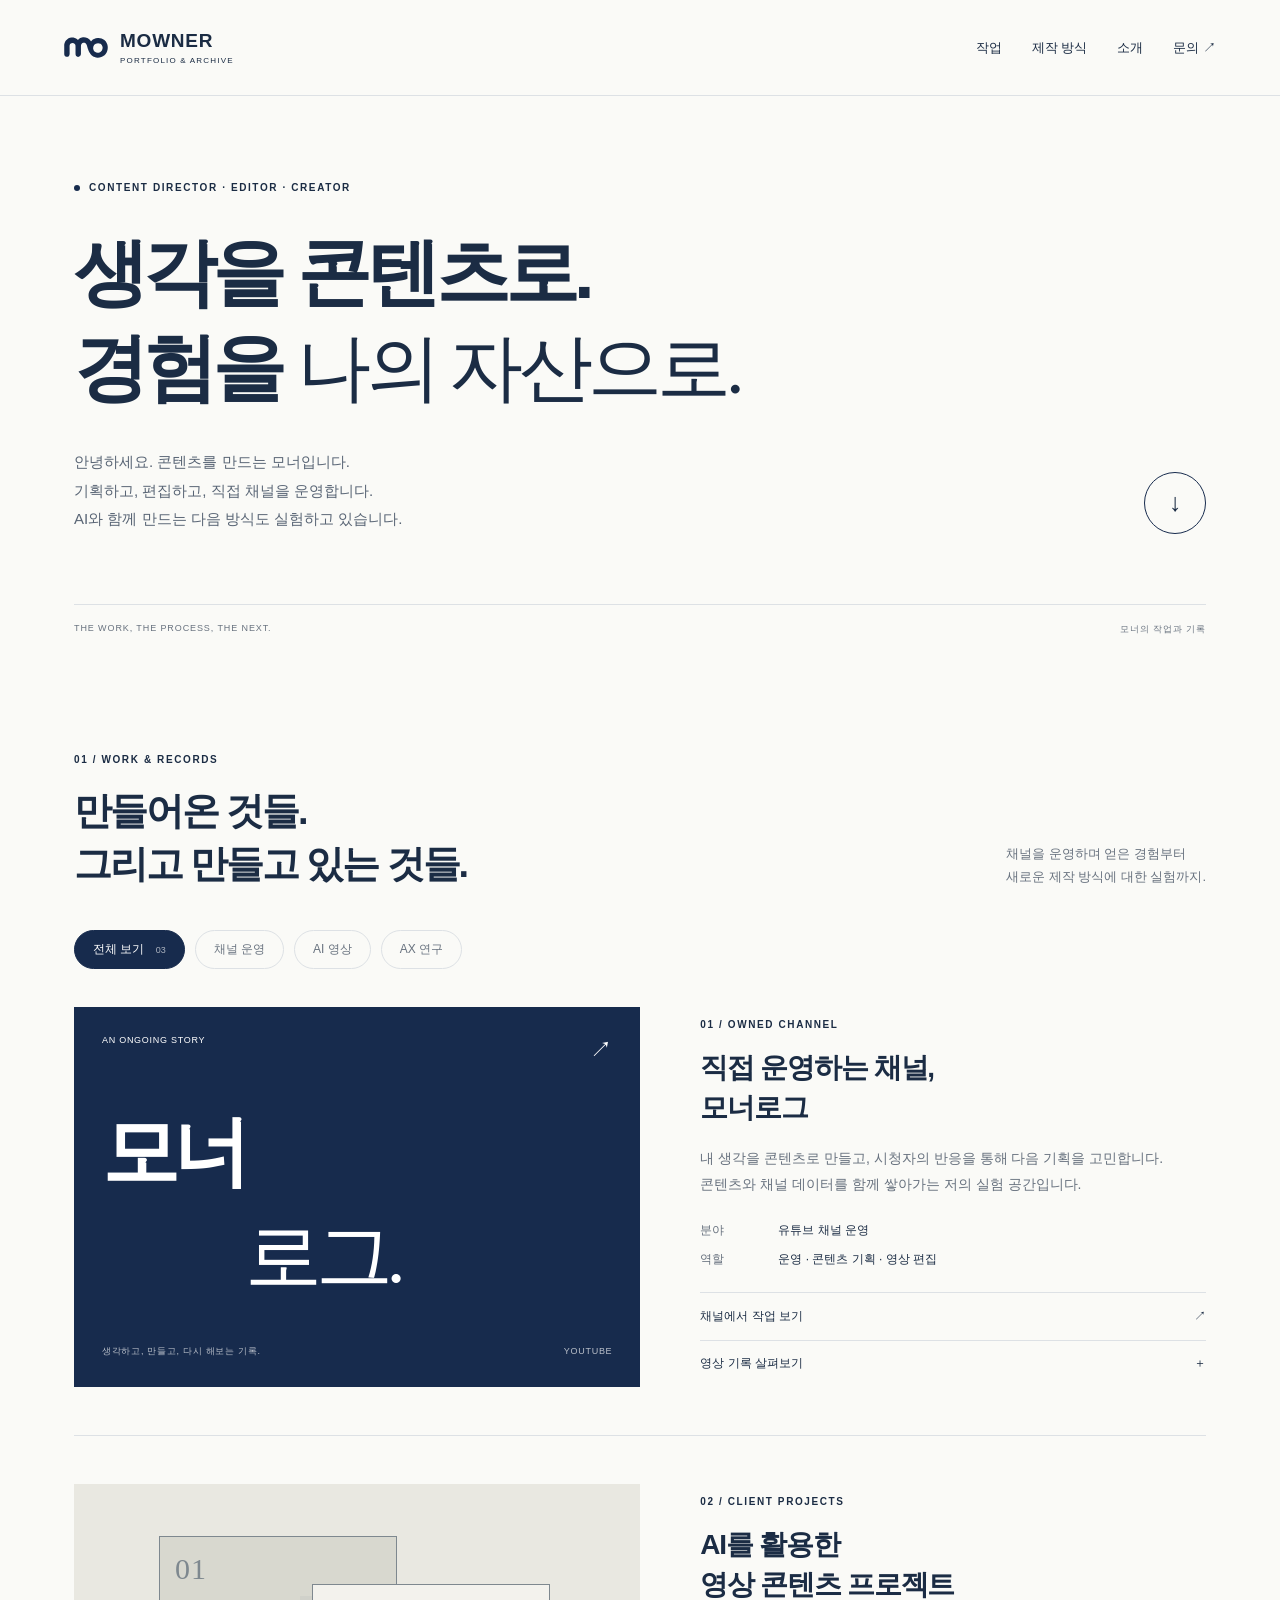
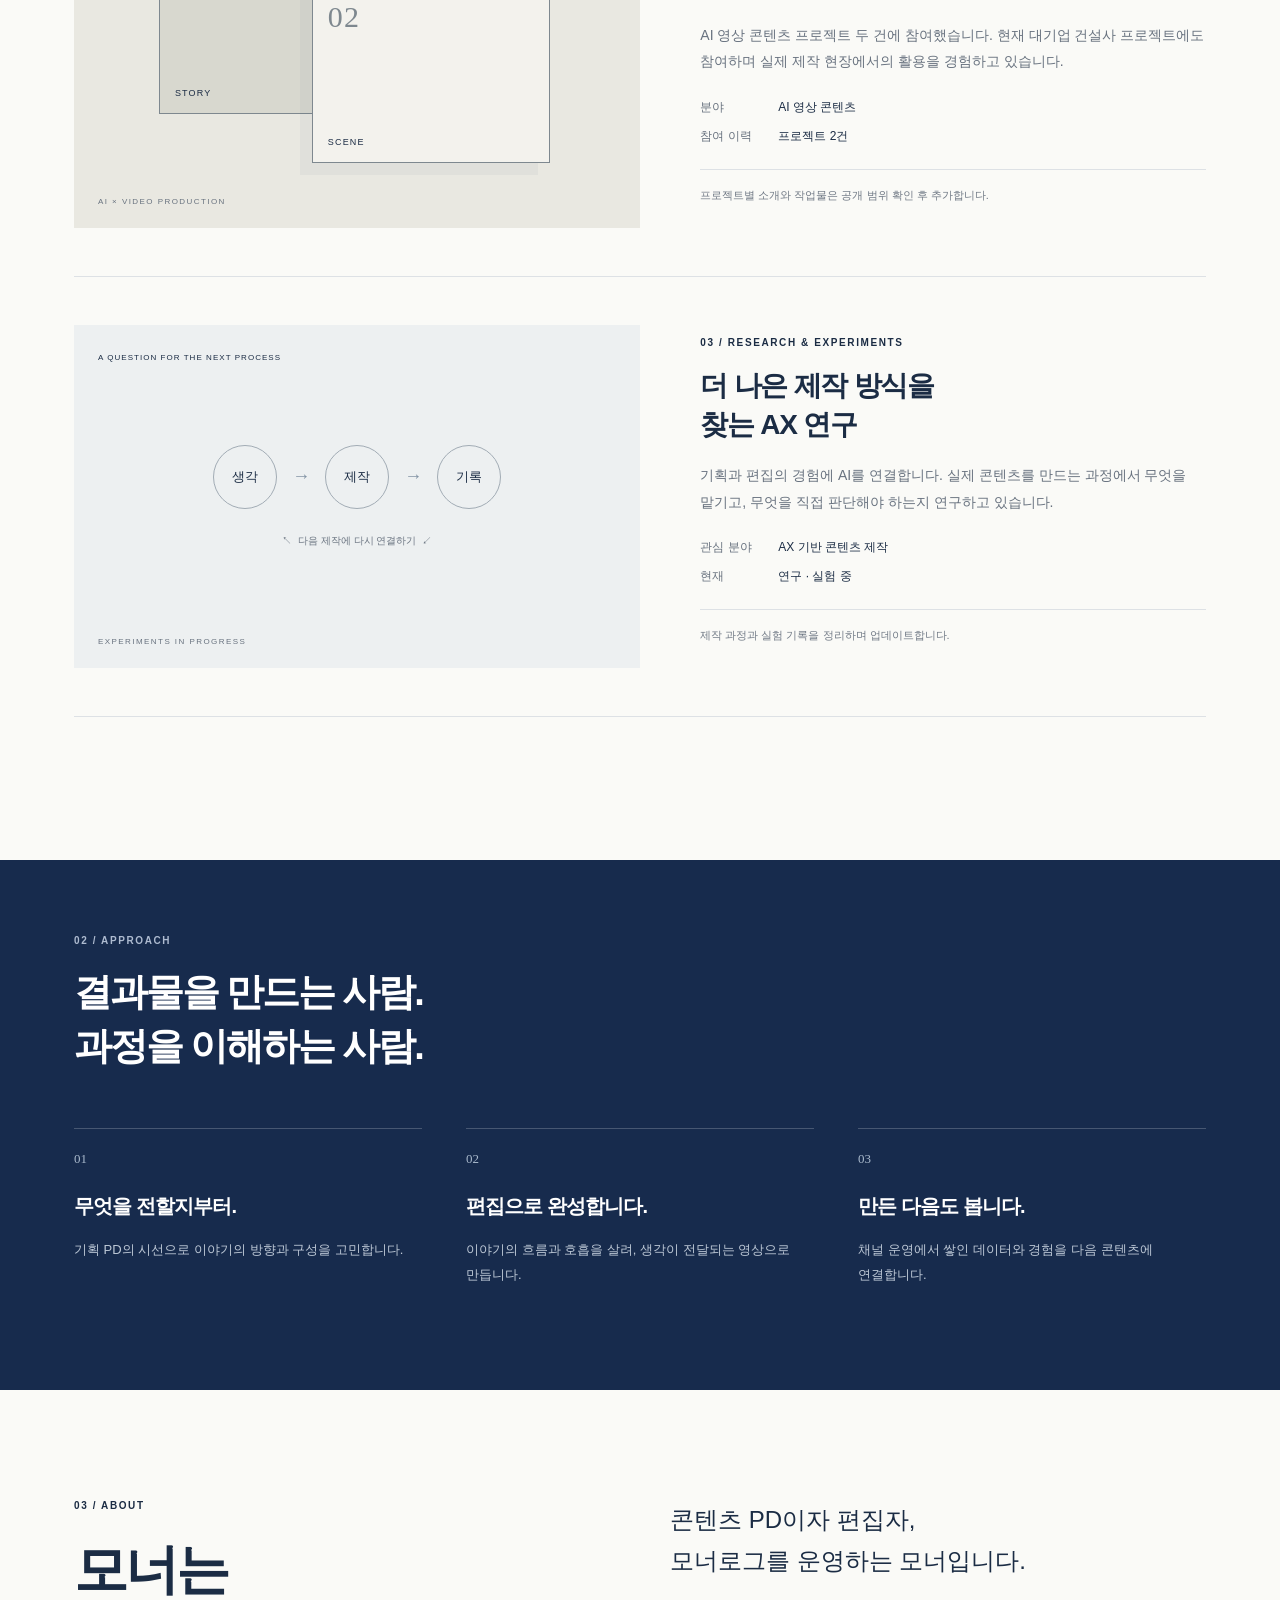
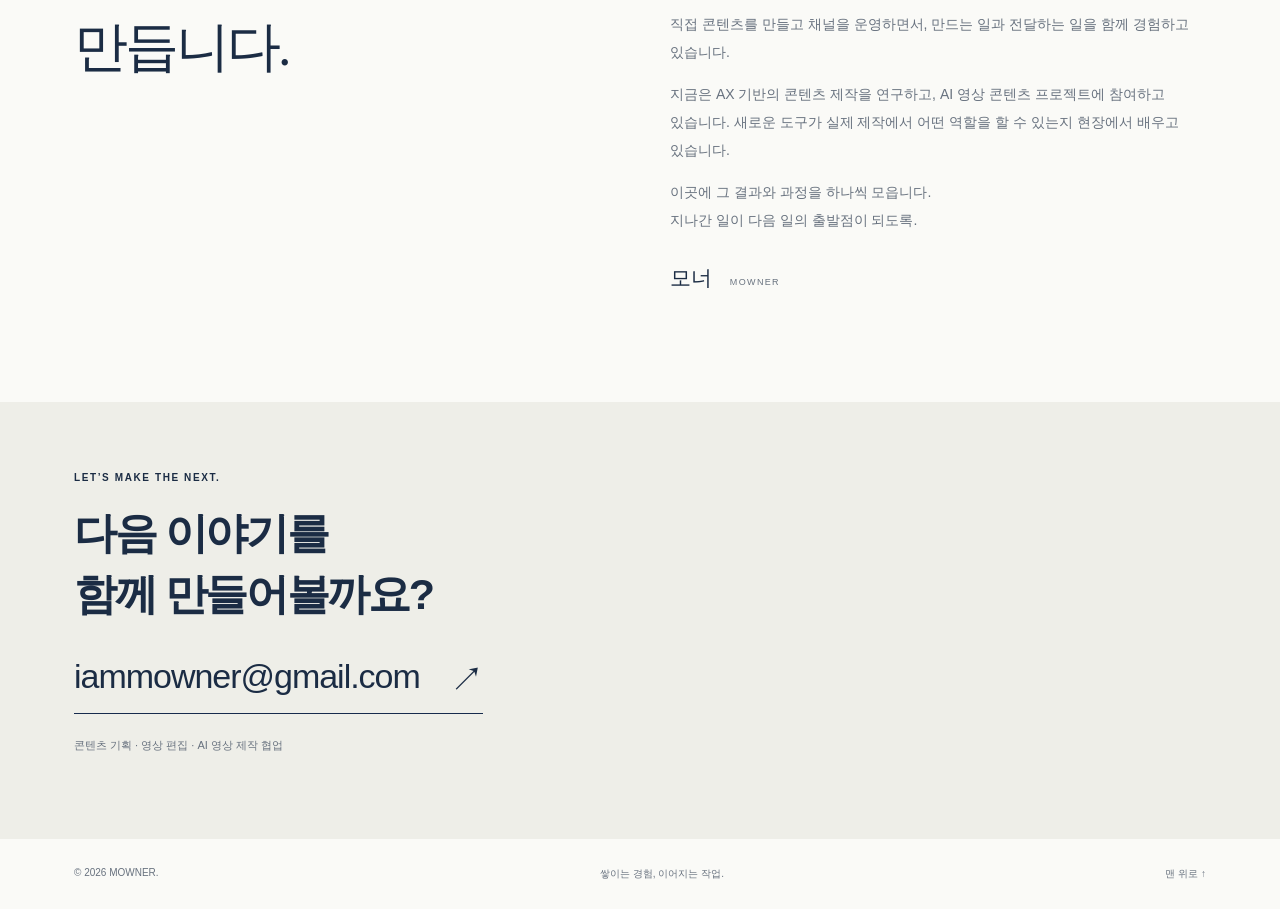
==== index.html @ 19a175be "Publish MOWNER portfolio" ====
<!doctype html>
<html lang="ko">
<head>
<meta charset="utf-8"><meta name="viewport" content="width=device-width, initial-scale=1">
<title>모너 | 콘텐츠를 만들고, 경험을 쌓습니다.</title>
<meta name="description" content="모너로그 운영자이자 콘텐츠 PD, 편집자 모너. 채널 운영부터 AI 영상 프로젝트, AX 기반 제작 연구까지.">
<meta name="theme-color" content="#172b4d"><meta property="og:title" content="모너 — 콘텐츠와 경험의 기록"><meta property="og:description" content="콘텐츠 기획과 편집, 모너로그, AI 영상 제작과 AX 연구."><meta property="og:type" content="website">
<link rel="icon" href="mo.svg" type="image/svg+xml"><link rel="stylesheet" href="style.css">
</head>
<body>
<a class="skip" href="#main">본문으로 이동</a>
<header><a class="brand" href="#" aria-label="모너 홈"><img src="mo.svg" alt="" width="38" height="20"><span>MOWNER<span class="brand-sub">PORTFOLIO & ARCHIVE</span></span></a><nav aria-label="주요 메뉴"><a href="#work">작업</a><a href="#approach">제작 방식</a><a href="#about">소개</a><a href="#contact">문의 ↗</a></nav></header>
<main id="main">
<section class="hero wrap">
<div class="eyebrow"><span class="dot"></span> CONTENT DIRECTOR · EDITOR · CREATOR</div>
<h1>생각을 콘텐츠로.<br>경험을 <span class="serif">나의 자산으로.</span></h1>
<div class="hero-bottom"><p>안녕하세요. 콘텐츠를 만드는 모너입니다.<br>기획하고, 편집하고, 직접 채널을 운영합니다.<br>AI와 함께 만드는 다음 방식도 실험하고 있습니다.</p><a class="round-link" href="#work" aria-label="작업 살펴보기">↓</a></div>
<div class="index-line"><span>THE WORK, THE PROCESS, THE NEXT.</span><span>모너의 작업과 기록</span></div>
</section>
<section id="work" class="wrap work">
<div class="section-head"><div><div class="eyebrow">01 / WORK & RECORDS</div><h2>만들어온 것들.<br>그리고 만들고 있는 것들.</h2></div><p>채널을 운영하며 얻은 경험부터<br>새로운 제작 방식에 대한 실험까지.</p></div>
<div class="filters" role="group" aria-label="작업 분류"><button type="button" aria-pressed="true" data-filter="all">전체 보기 <span>03</span></button><button type="button" aria-pressed="false" data-filter="channel">채널 운영</button><button type="button" aria-pressed="false" data-filter="ai">AI 영상</button><button type="button" aria-pressed="false" data-filter="ax">AX 연구</button></div>
<div id="work-list">
<article class="work-item featured" data-category="channel">
<a class="channel-art" href="https://www.youtube.com/@mowner_moduowner" target="_blank" rel="noopener noreferrer" aria-label="모너로그 유튜브 채널 열기"><div class="art-top"><span>AN ONGOING STORY</span><span>↗</span></div><span class="channel-title">모너<span class="serif">로그.</span></span><div class="art-bottom"><span>생각하고, 만들고, 다시 해보는 기록.</span><span>YOUTUBE</span></div></a>
<div class="work-copy"><div class="eyebrow">01 / OWNED CHANNEL</div><h3>직접 운영하는 채널,<br>모너로그</h3><p>내 생각을 콘텐츠로 만들고, 시청자의 반응을 통해 다음 기획을 고민합니다. 콘텐츠와 채널 데이터를 함께 쌓아가는 저의 실험 공간입니다.</p><dl><div><dt>분야</dt><dd>유튜브 채널 운영</dd></div><div><dt>역할</dt><dd>운영 · 콘텐츠 기획 · 영상 편집</dd></div></dl><a class="text-link" href="https://www.youtube.com/@mowner_moduowner" target="_blank" rel="noopener noreferrer">채널에서 작업 보기 <span>↗</span></a><details><summary>영상 기록 살펴보기 <span>＋</span></summary><ul class="videos"><li><a href="https://www.youtube.com/watch?v=DTiWJ2NJ03k" target="_blank" rel="noopener noreferrer">유튜브 주제만 찾다가, 결국 이걸 생각하게 됐어요. ↗</a></li><li><a href="https://www.youtube.com/watch?v=0zBBXDA1e7c" target="_blank" rel="noopener noreferrer">디지털 노마드, 유튜브 브랜딩, 프리랜서 모두 필요한 것 ↗</a></li><li><a href="https://www.youtube.com/watch?v=usEjHMg6KKo" target="_blank" rel="noopener noreferrer">퇴사 5개월 구독자 100명, 이렇게 살아도 괜찮을까? ↗</a></li></ul></details></div>
</article>
<article class="work-item secondary" data-category="ai"><div class="ai-art" role="img" aria-label="AI 영상 제작을 표현한 두 개의 프레임"><div class="frame frame-one"><span>01</span><span>STORY</span></div><div class="frame frame-two"><span>02</span><span>SCENE</span></div><span class="art-label">AI × VIDEO PRODUCTION</span></div><div class="work-copy"><div class="eyebrow">02 / CLIENT PROJECTS</div><h3>AI를 활용한<br>영상 콘텐츠 프로젝트</h3><p>AI 영상 콘텐츠 프로젝트 두 건에 참여했습니다. 현재 대기업 건설사 프로젝트에도 참여하며 실제 제작 현장에서의 활용을 경험하고 있습니다.</p><dl><div><dt>분야</dt><dd>AI 영상 콘텐츠</dd></div><div><dt>참여 이력</dt><dd>프로젝트 2건</dd></div></dl><p class="note">프로젝트별 소개와 작업물은 공개 범위 확인 후 추가합니다.</p></div></article>
<article class="work-item secondary" data-category="ax"><div class="ax-art" aria-hidden="true"><span class="ax-caption">A QUESTION FOR THE NEXT PROCESS</span><div class="process"><span>생각</span><b>→</b><span>제작</span><b>→</b><span>기록</span></div><div class="process-return">↖ &nbsp;다음 제작에 다시 연결하기 &nbsp;↙</div><span class="art-label">EXPERIMENTS IN PROGRESS</span></div><div class="work-copy"><div class="eyebrow">03 / RESEARCH & EXPERIMENTS</div><h3>더 나은 제작 방식을<br>찾는 AX 연구</h3><p>기획과 편집의 경험에 AI를 연결합니다. 실제 콘텐츠를 만드는 과정에서 무엇을 맡기고, 무엇을 직접 판단해야 하는지 연구하고 있습니다.</p><dl><div><dt>관심 분야</dt><dd>AX 기반 콘텐츠 제작</dd></div><div><dt>현재</dt><dd>연구 · 실험 중</dd></div></dl><p class="note">제작 과정과 실험 기록을 정리하며 업데이트합니다.</p></div></article>
</div><p class="filter-status sr-only" role="status" aria-live="polite"></p>
</section>
<section id="approach" class="approach"><div class="wrap"><div class="section-head"><div><div class="eyebrow">02 / APPROACH</div><h2>결과물을 만드는 사람.<br>과정을 이해하는 사람.</h2></div></div><div class="approach-grid"><div><span class="number">01</span><h3>무엇을 전할지부터.</h3><p>기획 PD의 시선으로 이야기의 방향과 구성을 고민합니다.</p></div><div><span class="number">02</span><h3>편집으로 완성합니다.</h3><p>이야기의 흐름과 호흡을 살려, 생각이 전달되는 영상으로 만듭니다.</p></div><div><span class="number">03</span><h3>만든 다음도 봅니다.</h3><p>채널 운영에서 쌓인 데이터와 경험을 다음 콘텐츠에 연결합니다.</p></div></div></div></section>
<section id="about" class="wrap about"><div><div class="eyebrow">03 / ABOUT</div><h2>모너는<br><span class="serif">만듭니다.</span></h2></div><div class="about-copy"><p class="large">콘텐츠 PD이자 편집자,<br>모너로그를 운영하는 모너입니다.</p><p>직접 콘텐츠를 만들고 채널을 운영하면서, 만드는 일과 전달하는 일을 함께 경험하고 있습니다.</p><p>지금은 AX 기반의 콘텐츠 제작을 연구하고, AI 영상 콘텐츠 프로젝트에 참여하고 있습니다. 새로운 도구가 실제 제작에서 어떤 역할을 할 수 있는지 현장에서 배우고 있습니다.</p><p>이곳에 그 결과와 과정을 하나씩 모읍니다.<br>지나간 일이 다음 일의 출발점이 되도록.</p><div class="signature">모너 <span>MOWNER</span></div></div></section>
<section id="contact" class="contact"><div class="wrap"><div class="eyebrow">LET’S MAKE THE NEXT.</div><h2>다음 이야기를<br>함께 만들어볼까요?</h2><a class="email" href="mailto:iammowner@gmail.com">iammowner@gmail.com <span>↗</span></a><p>콘텐츠 기획 · 영상 편집 · AI 영상 제작 협업</p></div></section>
</main><footer class="wrap"><span>© <span id="year">2026</span> MOWNER.</span><span>쌓이는 경험, 이어지는 작업.</span><a href="#">맨 위로 ↑</a></footer>
<script src="script.js"></script>
</body></html>
---- style.css ----
:root{--navy:#172b4d;--ink:#1b2c44;--muted:#68727f;--line:#dde1e5;--paper:#fafaf7}*{box-sizing:border-box}html{scroll-behavior:smooth;scroll-padding-top:96px}body{margin:0;color:var(--ink);background:var(--paper);font-family:-apple-system,BlinkMacSystemFont,"Apple SD Gothic Neo","Malgun Gothic",sans-serif;word-break:keep-all;-webkit-font-smoothing:antialiased}a{color:inherit;text-decoration:none}button{font:inherit}button,a,summary{-webkit-tap-highlight-color:transparent}a:focus-visible,button:focus-visible,summary:focus-visible{outline:3px solid #5a8be1;outline-offset:6px}.wrap{max-width:1260px;margin:auto;padding-left:64px;padding-right:64px}.skip{position:absolute;top:-100px;background:white;padding:16px;z-index:5}.skip:focus{top:0}header{max-width:1440px;padding:30px 64px;display:flex;align-items:center;justify-content:space-between;margin:auto;border-bottom:1px solid var(--line)}.brand{display:flex;gap:12px;align-items:center;font-weight:800;font-size:19px;letter-spacing:.04em}.brand img{width:44px;height:30px;object-fit:contain}.brand-sub{display:block;font-size:8px;letter-spacing:.15em;margin-top:4px;font-weight:500}nav{display:flex;gap:30px;font-size:13px}nav a{padding:8px 0}nav a:hover,.text-link:hover,.videos a:hover{text-decoration:underline;text-underline-offset:5px}.hero{padding-top:86px}.eyebrow{font-size:10px;letter-spacing:.16em;font-weight:600;display:flex;align-items:center;gap:9px}.dot{width:6px;height:6px;border-radius:100%;background:var(--navy)}h1{font-size:clamp(42px,5.8vw,78px);letter-spacing:-.065em;line-height:1.28;font-weight:650;margin:32px 0}.serif{font-family:"AppleMyungjo","Batang",Georgia,serif;font-weight:400}.hero-bottom{display:flex;justify-content:space-between;align-items:end;margin-top:30px}.hero-bottom p{font-size:15px;line-height:1.9;color:#596575;margin:0}.round-link{border:1px solid var(--navy);border-radius:50%;height:62px;width:62px;display:grid;place-items:center;font-size:25px;transition:background .2s,color .2s}.round-link:hover{background:var(--navy);color:white}.index-line{display:flex;justify-content:space-between;border-top:1px solid var(--line);margin-top:70px;padding:18px 0;font-size:9px;letter-spacing:.1em;color:var(--muted)}section{scroll-margin-top:20px}.work{padding-top:100px;padding-bottom:95px}.section-head{display:flex;align-items:end;justify-content:space-between;gap:32px}h2{font-size:38px;line-height:1.42;letter-spacing:-.055em;margin:20px 0 0;font-weight:600}.section-head>p{font-size:13px;line-height:1.8;color:var(--muted);margin-bottom:4px}.filters{display:flex;gap:10px;flex-wrap:wrap;margin:38px 0}.filters button{border:1px solid var(--line);padding:10px 18px;border-radius:30px;background:transparent;color:var(--muted);font-size:12px;cursor:pointer}.filters button[aria-pressed=true]{background:var(--navy);color:white;border-color:var(--navy)}.filters button span{opacity:.65;margin-left:8px;font-size:9px}.work-item{display:grid;grid-template-columns:1.12fr 1fr;gap:60px;padding-bottom:48px;margin-bottom:48px;border-bottom:1px solid var(--line)}.work-item[hidden]{display:none}.channel-art{min-height:380px;background:var(--navy);color:#fff;display:flex;flex-direction:column;justify-content:space-between;padding:28px}.art-top,.art-bottom{display:flex;justify-content:space-between;gap:12px;font-size:9px;letter-spacing:.08em}.art-top span:last-child{font-size:22px}.channel-title{font-size:clamp(52px,6vw,80px);letter-spacing:-.08em;font-weight:650;padding:30px 0}.channel-title .serif{display:block;padding-left:28%}.art-bottom{opacity:.7;line-height:1.7}.work-copy{padding:12px 0 0}h3{font-size:28px;line-height:1.4;letter-spacing:-.045em;font-weight:600;margin:18px 0}.work-copy>p{font-size:14px;line-height:1.9;color:var(--muted);margin-bottom:22px}dl{margin:24px 0;font-size:12px}dl>div{display:flex;gap:24px;margin:12px 0}dt{min-width:54px;color:var(--muted)}dd{margin:0}.text-link{display:flex;justify-content:space-between;padding:15px 0;border-top:1px solid var(--line);font-size:12px}.work-copy .note{font-size:11px;line-height:1.8;color:#707985;border-top:1px solid var(--line);padding-top:16px}details{border-top:1px solid var(--line)}summary{font-size:12px;padding:14px 0;cursor:pointer;display:flex;justify-content:space-between}summary::-webkit-details-marker{display:none}.videos{list-style:none;margin:0;padding:0}.videos li{padding:10px 0;font-size:12px;line-height:1.8}.ai-art,.ax-art{min-height:300px;background:#e9e8e1;position:relative;overflow:hidden;display:flex;align-items:center;justify-content:center}.frame{width:42%;height:52%;border:1px solid #7e888f;position:absolute;display:flex;flex-direction:column;justify-content:space-between;padding:15px;font-size:9px;letter-spacing:.13em}.frame-one{left:15%;top:15%;background:#d8d8cf}.frame-two{left:42%;top:29%;background:#f3f2ed;box-shadow:-12px 12px 0 #172b4d0a}.frame>span:first-child{font-family:Georgia,serif;font-size:30px;color:#7e888f}.art-label{position:absolute;left:24px;bottom:22px;font-size:8px;letter-spacing:.18em;color:#68727f}.ax-art{background:#edf0f1;flex-direction:column;gap:25px}.ax-caption{font-size:8px;letter-spacing:.13em;position:absolute;top:28px;left:24px}.process{display:flex;align-items:center;gap:15px}.process span{border:1px solid #a2acb5;display:grid;place-items:center;width:64px;height:64px;border-radius:50%;font-size:13px}.process b{font-size:18px;font-weight:400;color:#8293a4}.process-return{font-size:10px;color:var(--muted)}.approach{background:var(--navy);color:white;padding:75px 0 90px}.approach .eyebrow{color:#aebbd0}.approach-grid{display:grid;grid-template-columns:repeat(3,1fr);gap:44px;margin-top:54px}.approach-grid>div{border-top:1px solid #ffffff35;padding-top:20px}.number{font-family:Georgia,serif;font-size:13px;color:#a9b9cc}.approach-grid h3{font-size:20px;margin-top:25px}.approach-grid p{font-size:13px;line-height:1.9;color:#bdc8d6}.about{display:grid;grid-template-columns:1fr 1fr;gap:60px;padding-top:110px;padding-bottom:110px}.about h2{font-size:54px}.about-copy p{font-size:14px;line-height:2;color:var(--muted)}.about-copy .large{font-size:24px;line-height:1.7;color:var(--ink);margin-top:0;margin-bottom:28px}.signature{font-size:21px;margin-top:30px}.signature span{font-size:9px;letter-spacing:.15em;margin-left:12px;color:var(--muted)}.contact{background:#eeeee8;padding:70px 0 75px}.contact h2{font-size:43px}.email{font-size:clamp(20px,3vw,34px);display:inline-flex;gap:30px;border-bottom:1px solid var(--navy);padding-bottom:10px;margin-top:32px;letter-spacing:-.03em}.email:hover{opacity:.7}.contact p{font-size:11px;color:var(--muted);margin-top:24px}footer{display:flex;justify-content:space-between;gap:20px;font-size:10px;padding-top:28px;padding-bottom:28px;color:var(--muted)}.sr-only{position:absolute;width:1px;height:1px;overflow:hidden;clip-path:inset(50%)}
@media(min-width:1500px){header{max-width:1260px}.hero{padding-top:100px}}
@media(max-width:900px){.wrap{padding-left:32px;padding-right:32px}header{padding:24px 32px}.work-item{gap:32px;grid-template-columns:1fr 1fr}.channel-art{min-height:360px}.section-head>p{max-width:210px}h2{font-size:32px}.approach-grid{gap:24px}.process{gap:9px}.process span{width:50px;height:50px}}
@media(max-width:600px){html{scroll-padding-top:20px}.wrap{padding-left:24px;padding-right:24px}header{padding:22px 24px;gap:16px}.brand{font-size:16px;gap:8px}.brand img{width:30px}.brand-sub{font-size:6px}nav{gap:16px;font-size:11px}nav a:nth-child(2),nav a:nth-child(3){display:none}.hero{padding-top:62px}h1{font-size:clamp(33px,8.1vw,48px);margin:29px 0;line-height:1.45;letter-spacing:-.07em}.eyebrow{font-size:8px;letter-spacing:.1em}.hero-bottom{gap:12px}.hero-bottom p{font-size:12px;line-height:1.9}.round-link{flex-shrink:0;width:42px;height:42px;font-size:20px}.index-line{margin-top:45px;font-size:7px;gap:12px}.work{padding-top:62px;padding-bottom:35px}.section-head{display:block}.section-head>p{max-width:none;margin-top:20px;font-size:12px}h2{font-size:28px}.filters{gap:7px;margin:28px 0}.filters button{padding:9px 12px;font-size:11px}.work-item{grid-template-columns:1fr;gap:18px;margin-bottom:32px;padding-bottom:30px}.channel-art{min-height:330px;padding:24px}.channel-title{font-size:72px}.ai-art,.ax-art{min-height:270px}.work-copy{padding:8px 0 0}h3{font-size:26px;margin:15px 0}.work-copy>p{font-size:13px}dl{font-size:11px}.approach{padding:55px 0}.approach-grid{grid-template-columns:1fr;margin-top:34px;gap:24px}.approach-grid>div{padding-top:17px}.approach-grid h3{margin-top:12px;font-size:19px}.approach-grid p{margin-bottom:0}.about{grid-template-columns:1fr;gap:30px;padding-top:65px;padding-bottom:65px}.about h2{font-size:44px}.about-copy .large{font-size:21px}.about-copy p{font-size:13px}.contact{padding:50px 0}.contact h2{font-size:32px}.email{font-size:21px;gap:14px}footer{font-size:8px;flex-wrap:wrap}footer>span:nth-child(2){display:none}}
@media(prefers-reduced-motion:reduce){html{scroll-behavior:auto}*{transition:none!important}}
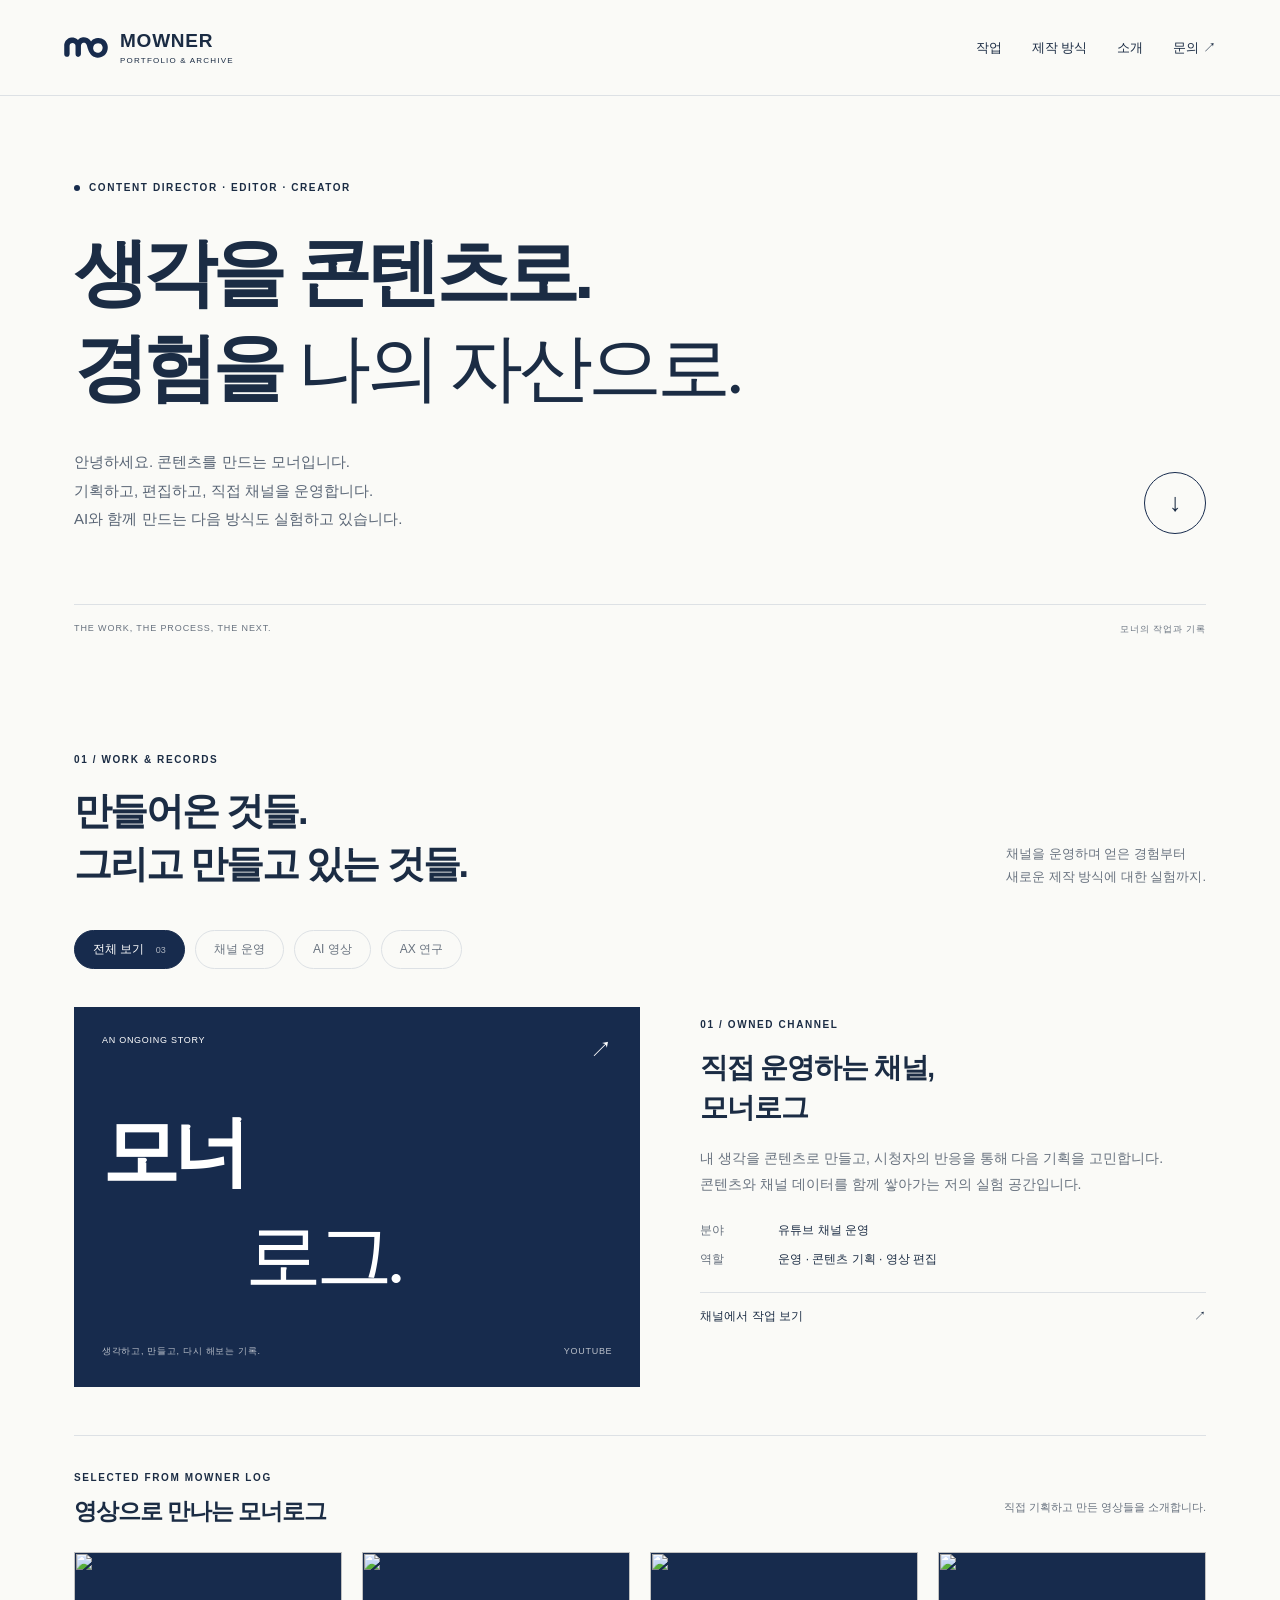
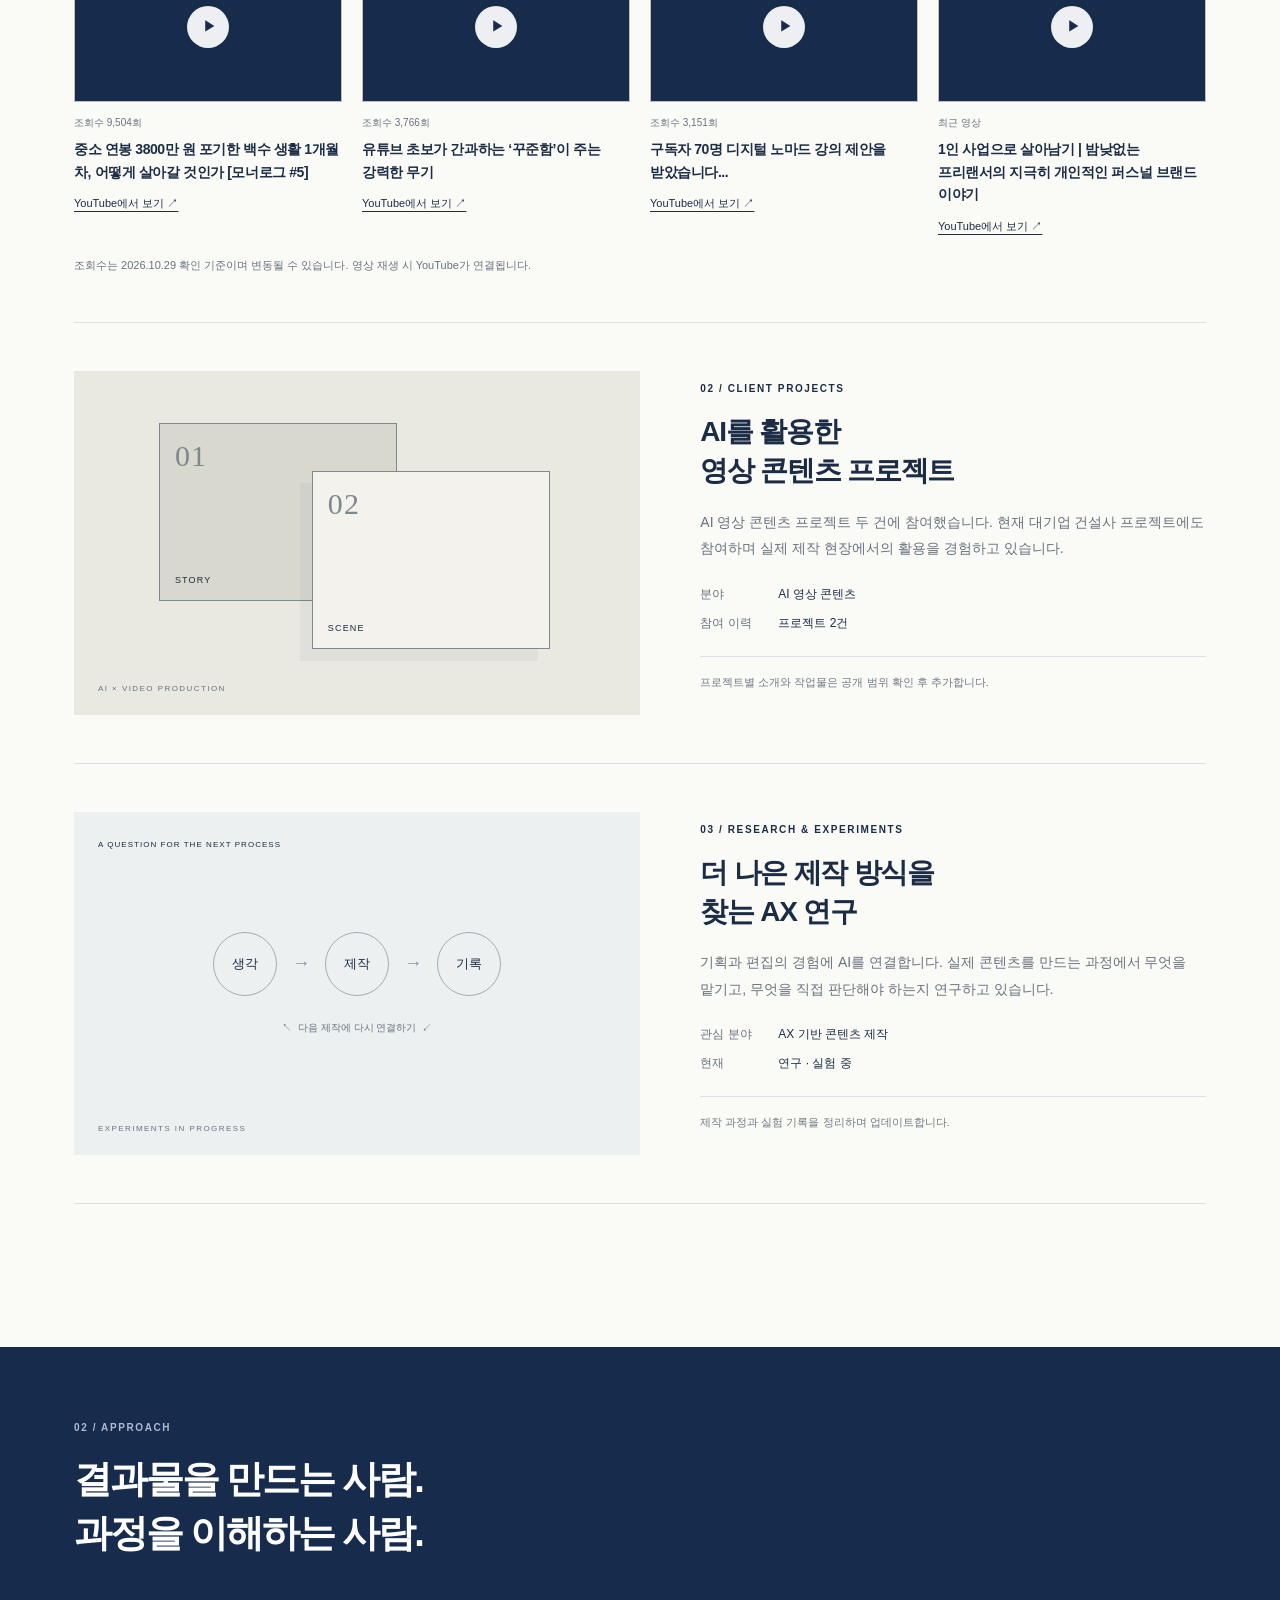
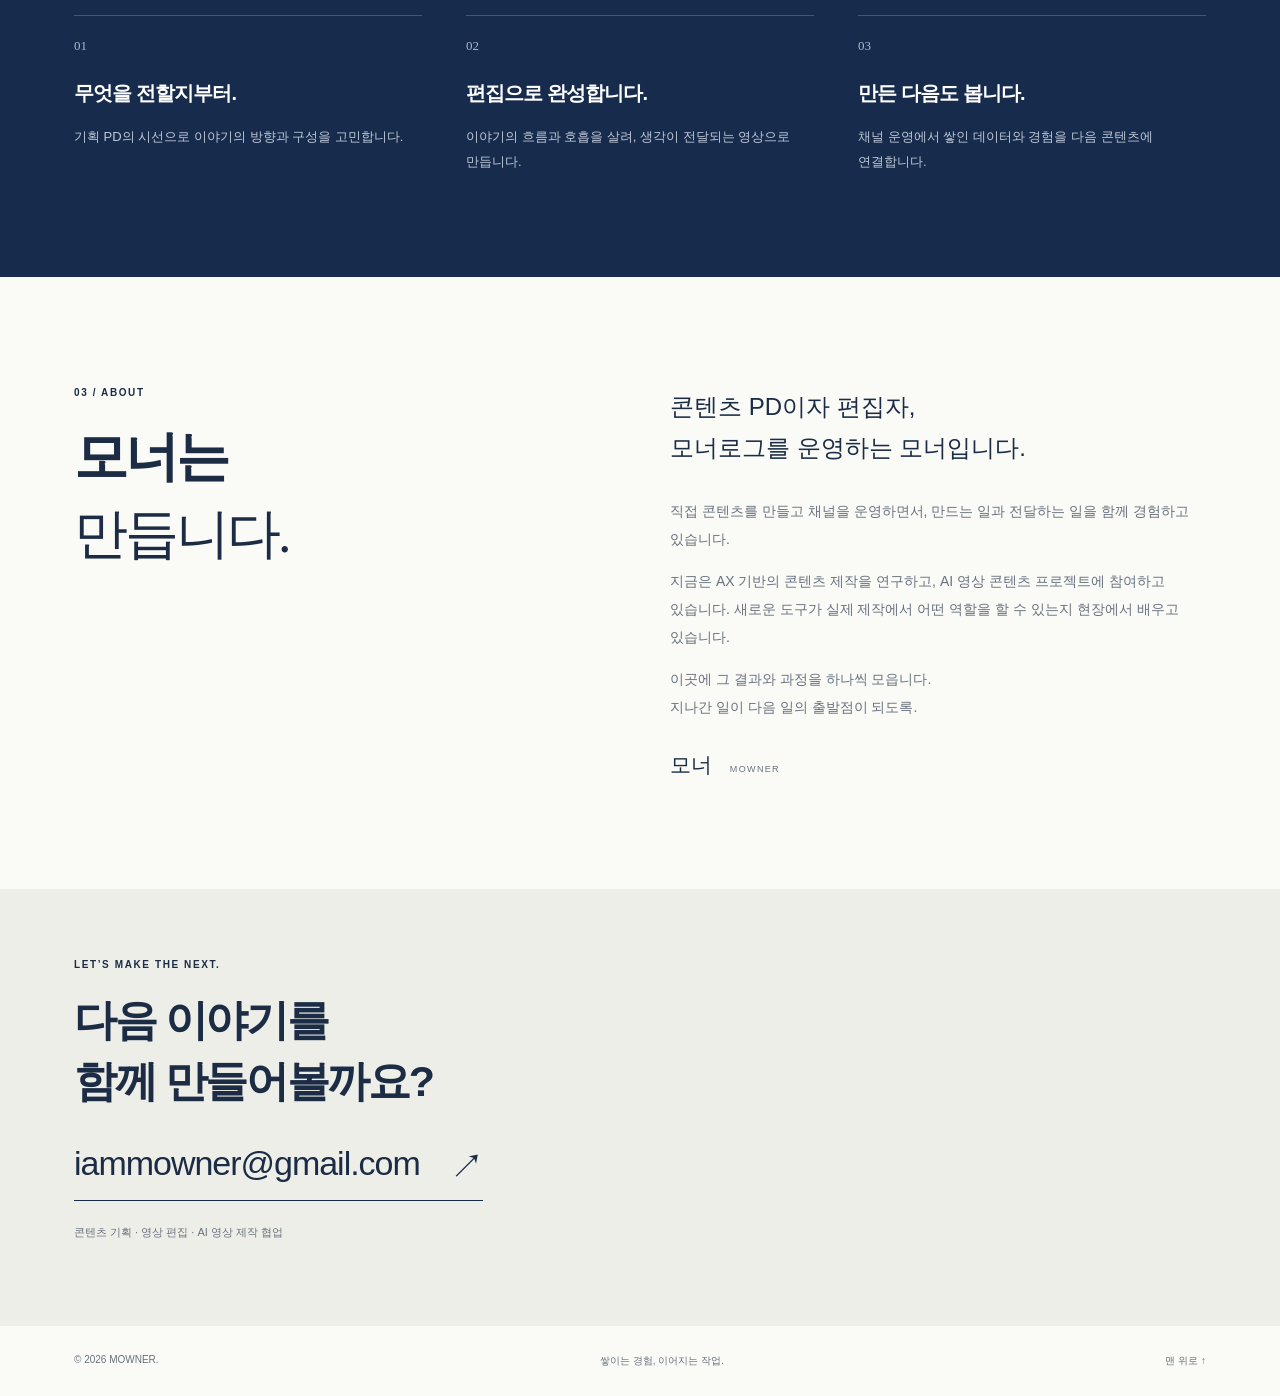
==== commit 0237d8df: "Add MOWNERLOG video showcase" ====
--- a/index.html
+++ b/index.html
@@ -23,8 +23,9 @@
 <div id="work-list">
 <article class="work-item featured" data-category="channel">
 <a class="channel-art" href="https://www.youtube.com/@mowner_moduowner" target="_blank" rel="noopener noreferrer" aria-label="모너로그 유튜브 채널 열기"><div class="art-top"><span>AN ONGOING STORY</span><span>↗</span></div><span class="channel-title">모너<span class="serif">로그.</span></span><div class="art-bottom"><span>생각하고, 만들고, 다시 해보는 기록.</span><span>YOUTUBE</span></div></a>
-<div class="work-copy"><div class="eyebrow">01 / OWNED CHANNEL</div><h3>직접 운영하는 채널,<br>모너로그</h3><p>내 생각을 콘텐츠로 만들고, 시청자의 반응을 통해 다음 기획을 고민합니다. 콘텐츠와 채널 데이터를 함께 쌓아가는 저의 실험 공간입니다.</p><dl><div><dt>분야</dt><dd>유튜브 채널 운영</dd></div><div><dt>역할</dt><dd>운영 · 콘텐츠 기획 · 영상 편집</dd></div></dl><a class="text-link" href="https://www.youtube.com/@mowner_moduowner" target="_blank" rel="noopener noreferrer">채널에서 작업 보기 <span>↗</span></a><details><summary>영상 기록 살펴보기 <span>＋</span></summary><ul class="videos"><li><a href="https://www.youtube.com/watch?v=DTiWJ2NJ03k" target="_blank" rel="noopener noreferrer">유튜브 주제만 찾다가, 결국 이걸 생각하게 됐어요. ↗</a></li><li><a href="https://www.youtube.com/watch?v=0zBBXDA1e7c" target="_blank" rel="noopener noreferrer">디지털 노마드, 유튜브 브랜딩, 프리랜서 모두 필요한 것 ↗</a></li><li><a href="https://www.youtube.com/watch?v=usEjHMg6KKo" target="_blank" rel="noopener noreferrer">퇴사 5개월 구독자 100명, 이렇게 살아도 괜찮을까? ↗</a></li></ul></details></div>
+<div class="work-copy"><div class="eyebrow">01 / OWNED CHANNEL</div><h3>직접 운영하는 채널,<br>모너로그</h3><p>내 생각을 콘텐츠로 만들고, 시청자의 반응을 통해 다음 기획을 고민합니다. 콘텐츠와 채널 데이터를 함께 쌓아가는 저의 실험 공간입니다.</p><dl><div><dt>분야</dt><dd>유튜브 채널 운영</dd></div><div><dt>역할</dt><dd>운영 · 콘텐츠 기획 · 영상 편집</dd></div></dl><a class="text-link" href="https://www.youtube.com/@mowner_moduowner" target="_blank" rel="noopener noreferrer">채널에서 작업 보기 <span>↗</span></a></div>
 </article>
+<div class="video-showcase" data-category="channel"><div class="video-showcase-head"><div><div class="eyebrow">SELECTED FROM MOWNER LOG</div><h3>영상으로 만나는 모너로그</h3></div><p>직접 기획하고 만든 영상들을 소개합니다.</p></div><div class="video-cards"><article class="video-card"><div class="video-frame" data-video="Ah_QD887oQ4"><button class="video-play" type="button" aria-label="중소 연봉 3800만 원 포기한 백수 생활 1개월 차, 어떻게 살아갈 것인가 [모너로그 #5] 재생"><img src="https://i.ytimg.com/vi/Ah_QD887oQ4/hqdefault.jpg" alt="" loading="lazy" width="480" height="360"><span aria-hidden="true">▶</span></button></div><div class="video-card-meta">조회수 9,504회</div><h4>중소 연봉 3800만 원 포기한 백수 생활 1개월 차, 어떻게 살아갈 것인가 [모너로그 #5]</h4><a href="https://www.youtube.com/watch?v=Ah_QD887oQ4" target="_blank" rel="noopener noreferrer">YouTube에서 보기 ↗</a></article><article class="video-card"><div class="video-frame" data-video="iFeU8CLyKwI"><button class="video-play" type="button" aria-label="유튜브 초보가 간과하는 ‘꾸준함’이 주는 강력한 무기 재생"><img src="https://i.ytimg.com/vi/iFeU8CLyKwI/hqdefault.jpg" alt="" loading="lazy" width="480" height="360"><span aria-hidden="true">▶</span></button></div><div class="video-card-meta">조회수 3,766회</div><h4>유튜브 초보가 간과하는 ‘꾸준함’이 주는 강력한 무기</h4><a href="https://www.youtube.com/watch?v=iFeU8CLyKwI" target="_blank" rel="noopener noreferrer">YouTube에서 보기 ↗</a></article><article class="video-card"><div class="video-frame" data-video="0WHu_uqSSD8"><button class="video-play" type="button" aria-label="구독자 70명 디지털 노마드 강의 제안을 받았습니다... 재생"><img src="https://i.ytimg.com/vi/0WHu_uqSSD8/hqdefault.jpg" alt="" loading="lazy" width="480" height="360"><span aria-hidden="true">▶</span></button></div><div class="video-card-meta">조회수 3,151회</div><h4>구독자 70명 디지털 노마드 강의 제안을 받았습니다...</h4><a href="https://www.youtube.com/watch?v=0WHu_uqSSD8" target="_blank" rel="noopener noreferrer">YouTube에서 보기 ↗</a></article><article class="video-card"><div class="video-frame" data-video="44RsxXp3ifg"><button class="video-play" type="button" aria-label="1인 사업으로 살아남기 | 밤낮없는 프리랜서의 지극히 개인적인 퍼스널 브랜드 이야기 재생"><img src="https://i.ytimg.com/vi/44RsxXp3ifg/hqdefault.jpg" alt="" loading="lazy" width="480" height="360"><span aria-hidden="true">▶</span></button></div><div class="video-card-meta">최근 영상</div><h4>1인 사업으로 살아남기 | 밤낮없는 프리랜서의 지극히 개인적인 퍼스널 브랜드 이야기</h4><a href="https://www.youtube.com/watch?v=44RsxXp3ifg" target="_blank" rel="noopener noreferrer">YouTube에서 보기 ↗</a></article></div><p class="video-note">조회수는 2026.10.29 확인 기준이며 변동될 수 있습니다. 영상 재생 시 YouTube가 연결됩니다.</p></div>
 <article class="work-item secondary" data-category="ai"><div class="ai-art" role="img" aria-label="AI 영상 제작을 표현한 두 개의 프레임"><div class="frame frame-one"><span>01</span><span>STORY</span></div><div class="frame frame-two"><span>02</span><span>SCENE</span></div><span class="art-label">AI × VIDEO PRODUCTION</span></div><div class="work-copy"><div class="eyebrow">02 / CLIENT PROJECTS</div><h3>AI를 활용한<br>영상 콘텐츠 프로젝트</h3><p>AI 영상 콘텐츠 프로젝트 두 건에 참여했습니다. 현재 대기업 건설사 프로젝트에도 참여하며 실제 제작 현장에서의 활용을 경험하고 있습니다.</p><dl><div><dt>분야</dt><dd>AI 영상 콘텐츠</dd></div><div><dt>참여 이력</dt><dd>프로젝트 2건</dd></div></dl><p class="note">프로젝트별 소개와 작업물은 공개 범위 확인 후 추가합니다.</p></div></article>
 <article class="work-item secondary" data-category="ax"><div class="ax-art" aria-hidden="true"><span class="ax-caption">A QUESTION FOR THE NEXT PROCESS</span><div class="process"><span>생각</span><b>→</b><span>제작</span><b>→</b><span>기록</span></div><div class="process-return">↖ &nbsp;다음 제작에 다시 연결하기 &nbsp;↙</div><span class="art-label">EXPERIMENTS IN PROGRESS</span></div><div class="work-copy"><div class="eyebrow">03 / RESEARCH & EXPERIMENTS</div><h3>더 나은 제작 방식을<br>찾는 AX 연구</h3><p>기획과 편집의 경험에 AI를 연결합니다. 실제 콘텐츠를 만드는 과정에서 무엇을 맡기고, 무엇을 직접 판단해야 하는지 연구하고 있습니다.</p><dl><div><dt>관심 분야</dt><dd>AX 기반 콘텐츠 제작</dd></div><div><dt>현재</dt><dd>연구 · 실험 중</dd></div></dl><p class="note">제작 과정과 실험 기록을 정리하며 업데이트합니다.</p></div></article>
 </div><p class="filter-status sr-only" role="status" aria-live="polite"></p>
--- a/style.css
+++ b/style.css
@@ -3,3 +3,5 @@
 @media(max-width:900px){.wrap{padding-left:32px;padding-right:32px}header{padding:24px 32px}.work-item{gap:32px;grid-template-columns:1fr 1fr}.channel-art{min-height:360px}.section-head>p{max-width:210px}h2{font-size:32px}.approach-grid{gap:24px}.process{gap:9px}.process span{width:50px;height:50px}}
 @media(max-width:600px){html{scroll-padding-top:20px}.wrap{padding-left:24px;padding-right:24px}header{padding:22px 24px;gap:16px}.brand{font-size:16px;gap:8px}.brand img{width:30px}.brand-sub{font-size:6px}nav{gap:16px;font-size:11px}nav a:nth-child(2),nav a:nth-child(3){display:none}.hero{padding-top:62px}h1{font-size:clamp(33px,8.1vw,48px);margin:29px 0;line-height:1.45;letter-spacing:-.07em}.eyebrow{font-size:8px;letter-spacing:.1em}.hero-bottom{gap:12px}.hero-bottom p{font-size:12px;line-height:1.9}.round-link{flex-shrink:0;width:42px;height:42px;font-size:20px}.index-line{margin-top:45px;font-size:7px;gap:12px}.work{padding-top:62px;padding-bottom:35px}.section-head{display:block}.section-head>p{max-width:none;margin-top:20px;font-size:12px}h2{font-size:28px}.filters{gap:7px;margin:28px 0}.filters button{padding:9px 12px;font-size:11px}.work-item{grid-template-columns:1fr;gap:18px;margin-bottom:32px;padding-bottom:30px}.channel-art{min-height:330px;padding:24px}.channel-title{font-size:72px}.ai-art,.ax-art{min-height:270px}.work-copy{padding:8px 0 0}h3{font-size:26px;margin:15px 0}.work-copy>p{font-size:13px}dl{font-size:11px}.approach{padding:55px 0}.approach-grid{grid-template-columns:1fr;margin-top:34px;gap:24px}.approach-grid>div{padding-top:17px}.approach-grid h3{margin-top:12px;font-size:19px}.approach-grid p{margin-bottom:0}.about{grid-template-columns:1fr;gap:30px;padding-top:65px;padding-bottom:65px}.about h2{font-size:44px}.about-copy .large{font-size:21px}.about-copy p{font-size:13px}.contact{padding:50px 0}.contact h2{font-size:32px}.email{font-size:21px;gap:14px}footer{font-size:8px;flex-wrap:wrap}footer>span:nth-child(2){display:none}}
 @media(prefers-reduced-motion:reduce){html{scroll-behavior:auto}*{transition:none!important}}
+
+.video-showcase{padding:0 0 48px;margin:-12px 0 48px;border-bottom:1px solid var(--line)}.video-showcase[hidden]{display:none}.video-showcase-head{display:flex;justify-content:space-between;align-items:end;gap:20px;margin-bottom:24px}.video-showcase-head h3{font-size:23px;margin:12px 0 0}.video-showcase-head p,.video-note{font-size:11px;line-height:1.7;color:var(--muted)}.video-cards{display:grid;grid-template-columns:repeat(4,minmax(0,1fr));gap:20px}.video-frame{aspect-ratio:16/9;background:var(--navy);overflow:hidden}.video-play{position:relative;width:100%;height:100%;padding:0;border:0;background:#172b4d;cursor:pointer;display:block}.video-play img{width:100%;height:100%;object-fit:cover}.video-play span{position:absolute;top:50%;left:50%;transform:translate(-50%,-50%);width:42px;height:42px;border-radius:50%;display:grid;place-items:center;padding-left:3px;background:#ffffffec;color:var(--navy);font-size:14px}.video-play:hover img{opacity:.8}.video-frame iframe{width:100%;height:100%;border:0}.video-card-meta{font-size:10px;color:var(--muted);margin-top:14px}.video-card h4{font-size:14px;line-height:1.6;letter-spacing:-.03em;margin:8px 0 10px}.video-card>a{font-size:11px;text-decoration:underline;text-underline-offset:4px}.video-note{margin:22px 0 0}@media(max-width:900px){.video-cards{grid-template-columns:repeat(2,minmax(0,1fr))}}@media(max-width:600px){.video-showcase{margin:0 0 32px;padding:0 0 32px}.video-showcase-head{display:block}.video-showcase-head p{margin-bottom:0}.video-cards{gap:24px 12px}.video-card h4{font-size:12px}.video-card-meta,.video-card>a,.video-note{font-size:10px}.video-play span{width:34px;height:34px}}
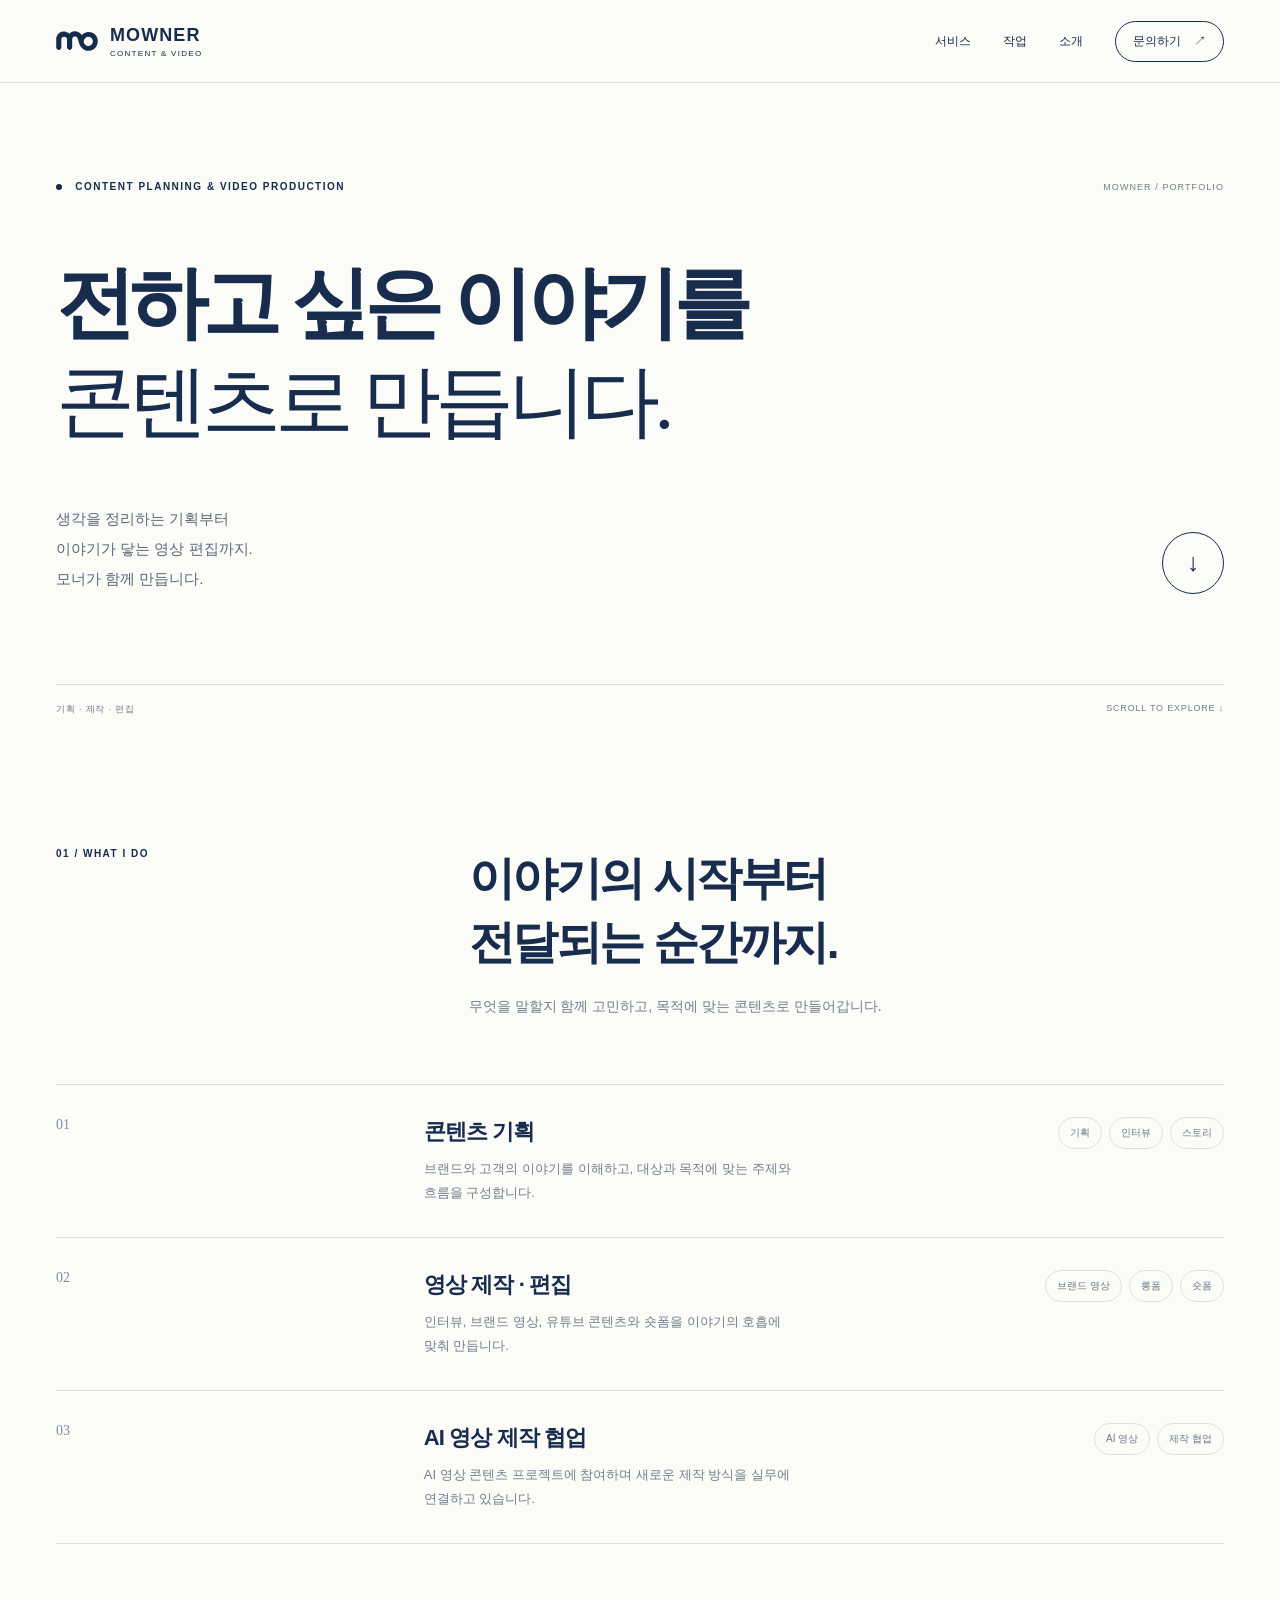
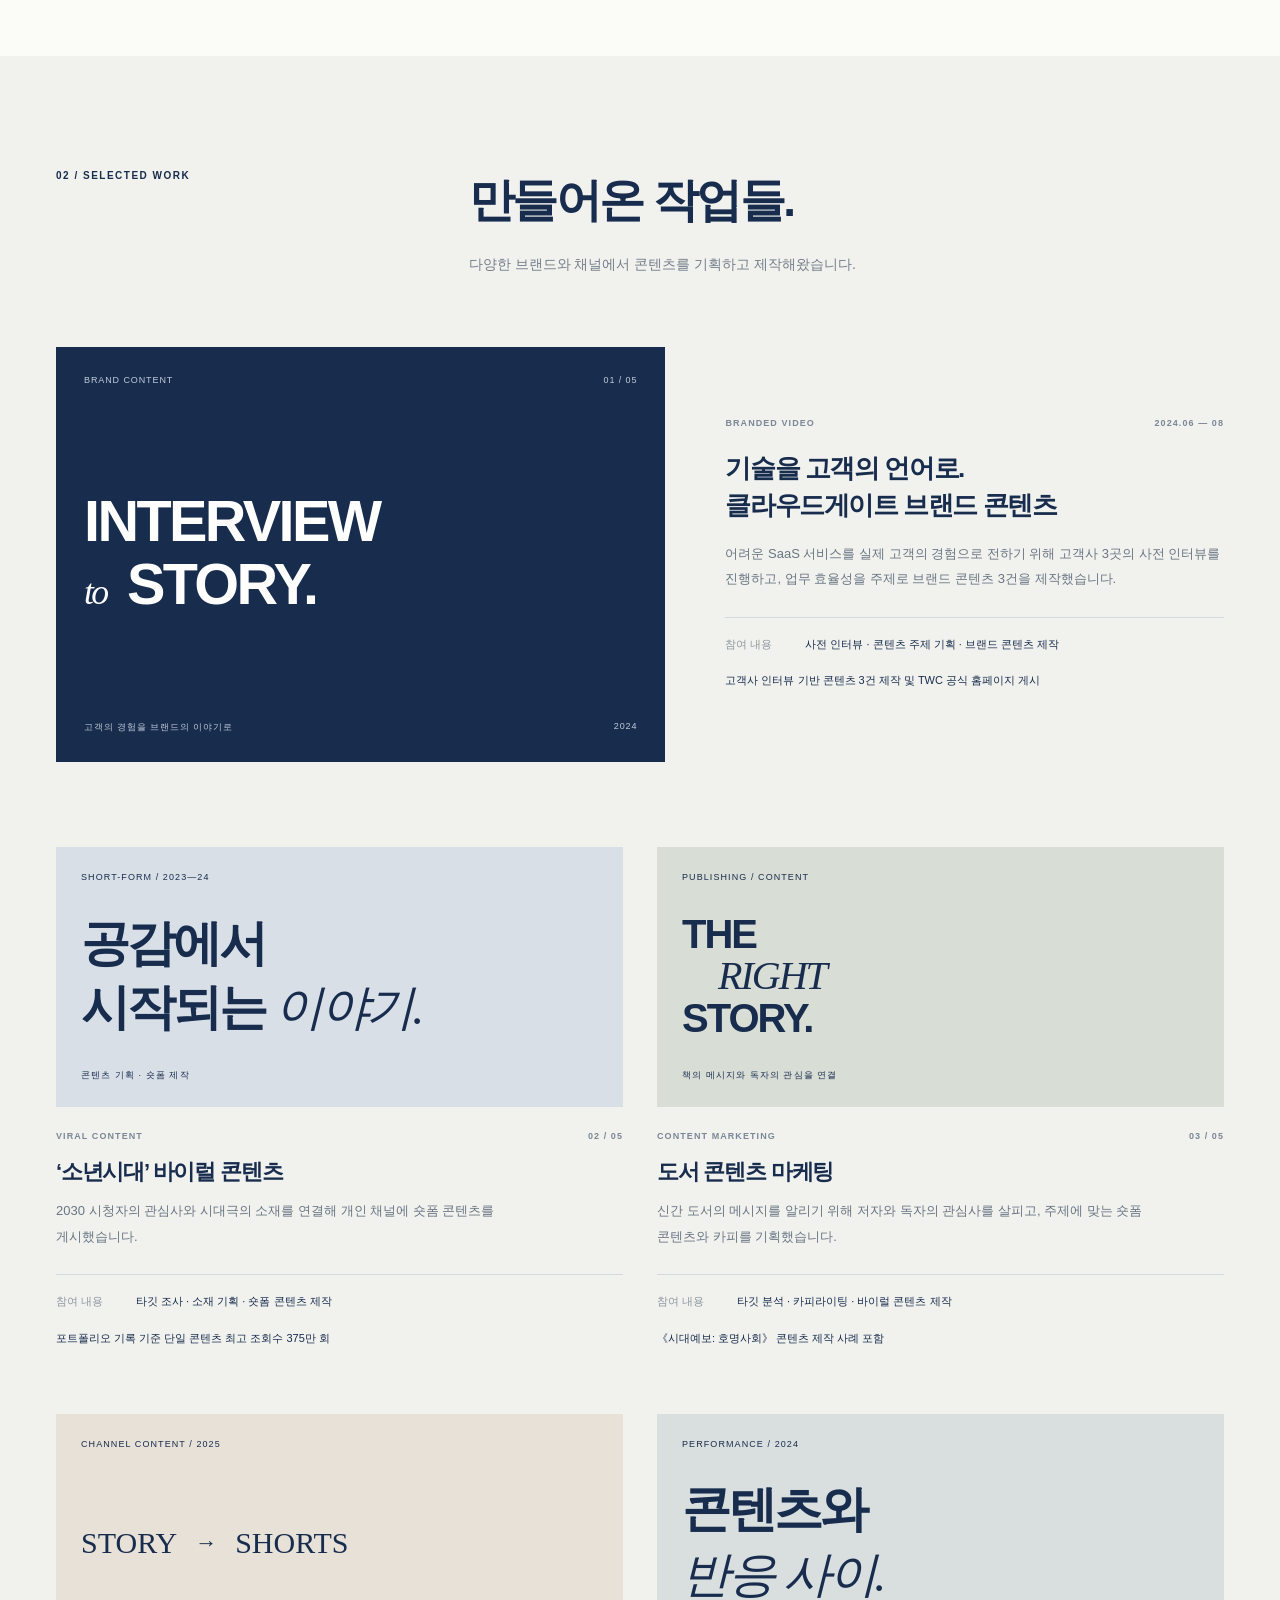
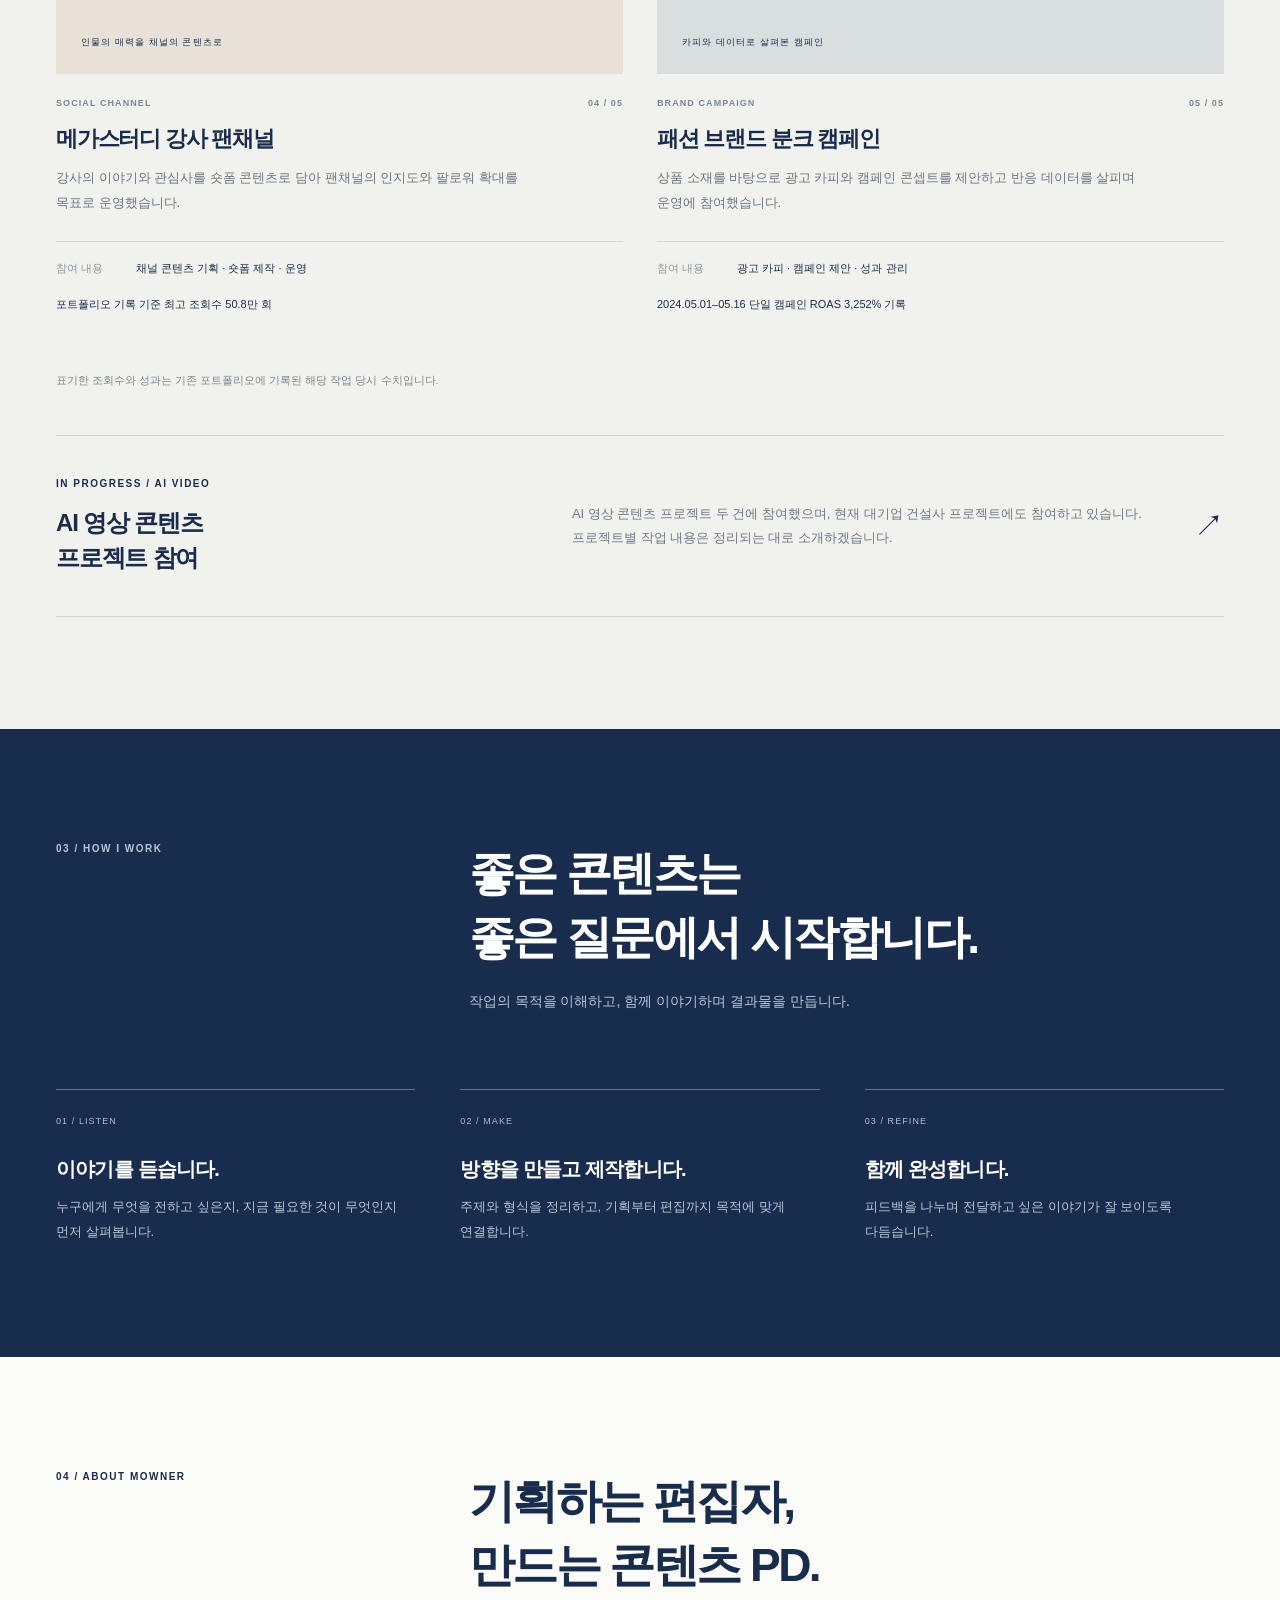
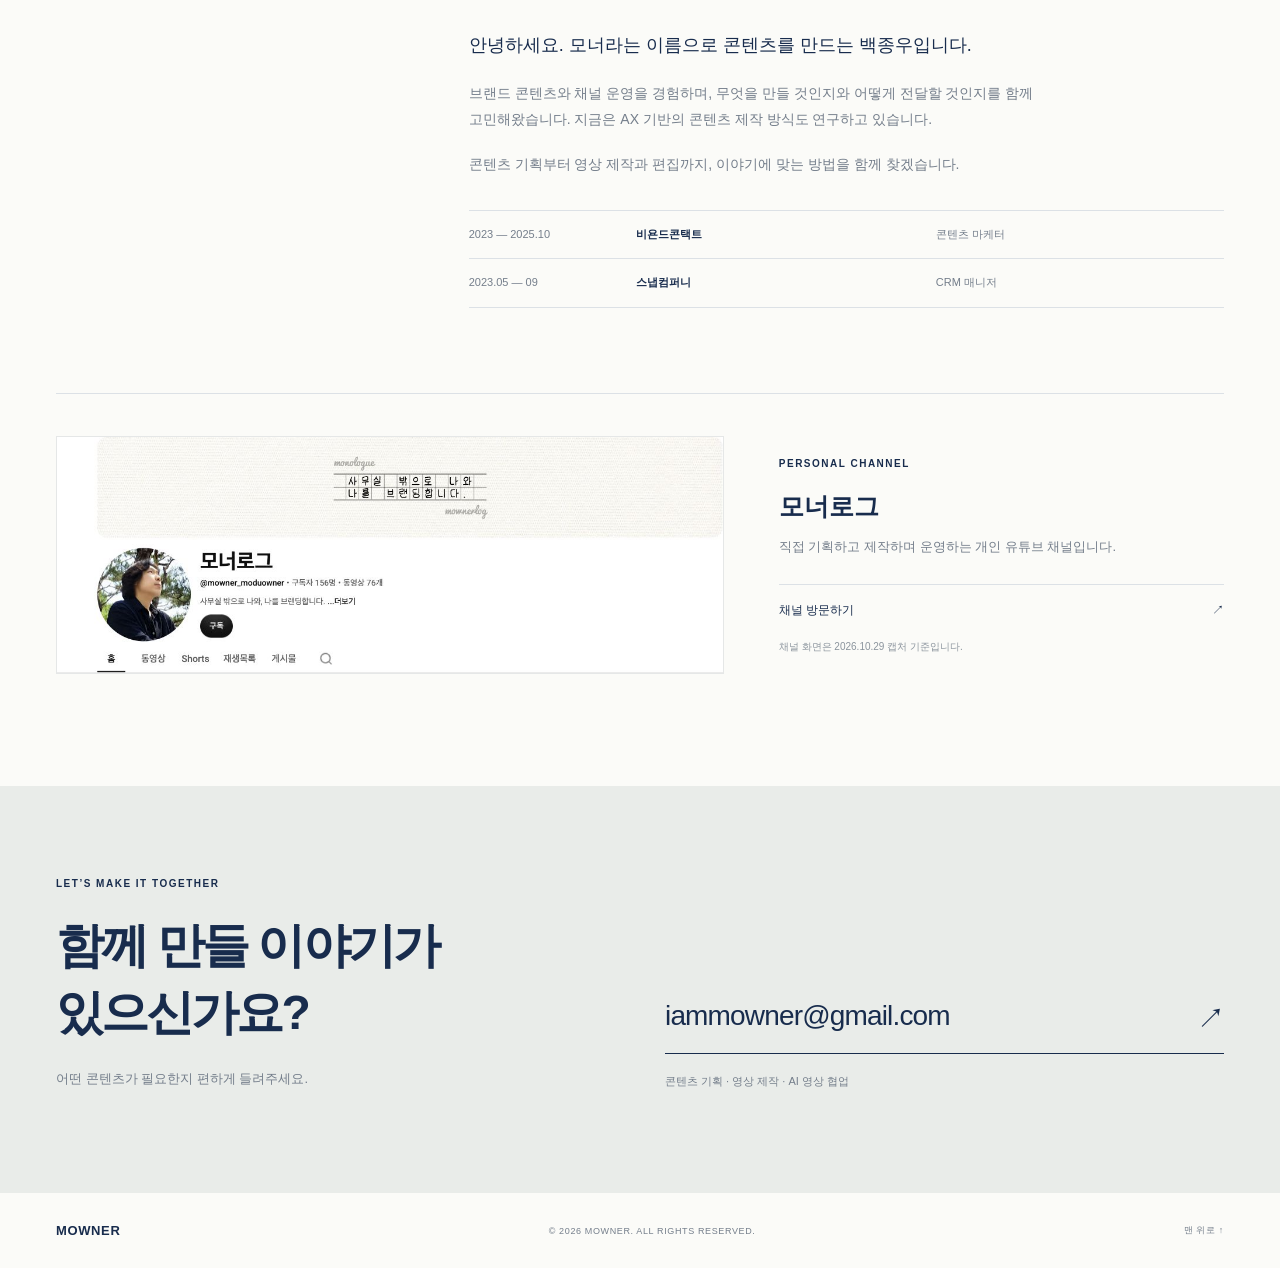
==== commit af48da0b: "Refine portfolio for client collaborations" ====
--- a/index.html
+++ b/index.html
@@ -1,38 +1,24 @@
 <!doctype html>
 <html lang="ko">
 <head>
-<meta charset="utf-8"><meta name="viewport" content="width=device-width, initial-scale=1">
-<title>모너 | 콘텐츠를 만들고, 경험을 쌓습니다.</title>
-<meta name="description" content="모너로그 운영자이자 콘텐츠 PD, 편집자 모너. 채널 운영부터 AI 영상 프로젝트, AX 기반 제작 연구까지.">
-<meta name="theme-color" content="#172b4d"><meta property="og:title" content="모너 — 콘텐츠와 경험의 기록"><meta property="og:description" content="콘텐츠 기획과 편집, 모너로그, AI 영상 제작과 AX 연구."><meta property="og:type" content="website">
-<link rel="icon" href="mo.svg" type="image/svg+xml"><link rel="stylesheet" href="style.css">
+<meta charset="utf-8"><meta name="viewport" content="width=device-width, initial-scale=1"><meta name="theme-color" content="#172b4d">
+<title>모너 | 콘텐츠 기획부터 영상 제작까지</title>
+<meta name="description" content="콘텐츠 기획과 영상 편집, 브랜드 콘텐츠 제작을 함께하는 모너의 작업과 협업 안내.">
+<meta property="og:title" content="모너 | 생각을 콘텐츠로"><meta property="og:description" content="콘텐츠의 방향을 함께 찾고, 전하고 싶은 이야기를 영상으로 만듭니다."><meta property="og:type" content="website"><link rel="icon" href="mo.svg" type="image/svg+xml"><link rel="stylesheet" href="style.css">
 </head>
-<body>
-<a class="skip" href="#main">본문으로 이동</a>
-<header><a class="brand" href="#" aria-label="모너 홈"><img src="mo.svg" alt="" width="38" height="20"><span>MOWNER<span class="brand-sub">PORTFOLIO & ARCHIVE</span></span></a><nav aria-label="주요 메뉴"><a href="#work">작업</a><a href="#approach">제작 방식</a><a href="#about">소개</a><a href="#contact">문의 ↗</a></nav></header>
-<main id="main">
-<section class="hero wrap">
-<div class="eyebrow"><span class="dot"></span> CONTENT DIRECTOR · EDITOR · CREATOR</div>
-<h1>생각을 콘텐츠로.<br>경험을 <span class="serif">나의 자산으로.</span></h1>
-<div class="hero-bottom"><p>안녕하세요. 콘텐츠를 만드는 모너입니다.<br>기획하고, 편집하고, 직접 채널을 운영합니다.<br>AI와 함께 만드는 다음 방식도 실험하고 있습니다.</p><a class="round-link" href="#work" aria-label="작업 살펴보기">↓</a></div>
-<div class="index-line"><span>THE WORK, THE PROCESS, THE NEXT.</span><span>모너의 작업과 기록</span></div>
-</section>
-<section id="work" class="wrap work">
-<div class="section-head"><div><div class="eyebrow">01 / WORK & RECORDS</div><h2>만들어온 것들.<br>그리고 만들고 있는 것들.</h2></div><p>채널을 운영하며 얻은 경험부터<br>새로운 제작 방식에 대한 실험까지.</p></div>
-<div class="filters" role="group" aria-label="작업 분류"><button type="button" aria-pressed="true" data-filter="all">전체 보기 <span>03</span></button><button type="button" aria-pressed="false" data-filter="channel">채널 운영</button><button type="button" aria-pressed="false" data-filter="ai">AI 영상</button><button type="button" aria-pressed="false" data-filter="ax">AX 연구</button></div>
-<div id="work-list">
-<article class="work-item featured" data-category="channel">
-<a class="channel-art" href="https://www.youtube.com/@mowner_moduowner" target="_blank" rel="noopener noreferrer" aria-label="모너로그 유튜브 채널 열기"><div class="art-top"><span>AN ONGOING STORY</span><span>↗</span></div><span class="channel-title">모너<span class="serif">로그.</span></span><div class="art-bottom"><span>생각하고, 만들고, 다시 해보는 기록.</span><span>YOUTUBE</span></div></a>
-<div class="work-copy"><div class="eyebrow">01 / OWNED CHANNEL</div><h3>직접 운영하는 채널,<br>모너로그</h3><p>내 생각을 콘텐츠로 만들고, 시청자의 반응을 통해 다음 기획을 고민합니다. 콘텐츠와 채널 데이터를 함께 쌓아가는 저의 실험 공간입니다.</p><dl><div><dt>분야</dt><dd>유튜브 채널 운영</dd></div><div><dt>역할</dt><dd>운영 · 콘텐츠 기획 · 영상 편집</dd></div></dl><a class="text-link" href="https://www.youtube.com/@mowner_moduowner" target="_blank" rel="noopener noreferrer">채널에서 작업 보기 <span>↗</span></a></div>
-</article>
-<div class="video-showcase" data-category="channel"><div class="video-showcase-head"><div><div class="eyebrow">SELECTED FROM MOWNER LOG</div><h3>영상으로 만나는 모너로그</h3></div><p>직접 기획하고 만든 영상들을 소개합니다.</p></div><div class="video-cards"><article class="video-card"><div class="video-frame" data-video="Ah_QD887oQ4"><button class="video-play" type="button" aria-label="중소 연봉 3800만 원 포기한 백수 생활 1개월 차, 어떻게 살아갈 것인가 [모너로그 #5] 재생"><img src="https://i.ytimg.com/vi/Ah_QD887oQ4/hqdefault.jpg" alt="" loading="lazy" width="480" height="360"><span aria-hidden="true">▶</span></button></div><div class="video-card-meta">조회수 9,504회</div><h4>중소 연봉 3800만 원 포기한 백수 생활 1개월 차, 어떻게 살아갈 것인가 [모너로그 #5]</h4><a href="https://www.youtube.com/watch?v=Ah_QD887oQ4" target="_blank" rel="noopener noreferrer">YouTube에서 보기 ↗</a></article><article class="video-card"><div class="video-frame" data-video="iFeU8CLyKwI"><button class="video-play" type="button" aria-label="유튜브 초보가 간과하는 ‘꾸준함’이 주는 강력한 무기 재생"><img src="https://i.ytimg.com/vi/iFeU8CLyKwI/hqdefault.jpg" alt="" loading="lazy" width="480" height="360"><span aria-hidden="true">▶</span></button></div><div class="video-card-meta">조회수 3,766회</div><h4>유튜브 초보가 간과하는 ‘꾸준함’이 주는 강력한 무기</h4><a href="https://www.youtube.com/watch?v=iFeU8CLyKwI" target="_blank" rel="noopener noreferrer">YouTube에서 보기 ↗</a></article><article class="video-card"><div class="video-frame" data-video="0WHu_uqSSD8"><button class="video-play" type="button" aria-label="구독자 70명 디지털 노마드 강의 제안을 받았습니다... 재생"><img src="https://i.ytimg.com/vi/0WHu_uqSSD8/hqdefault.jpg" alt="" loading="lazy" width="480" height="360"><span aria-hidden="true">▶</span></button></div><div class="video-card-meta">조회수 3,151회</div><h4>구독자 70명 디지털 노마드 강의 제안을 받았습니다...</h4><a href="https://www.youtube.com/watch?v=0WHu_uqSSD8" target="_blank" rel="noopener noreferrer">YouTube에서 보기 ↗</a></article><article class="video-card"><div class="video-frame" data-video="44RsxXp3ifg"><button class="video-play" type="button" aria-label="1인 사업으로 살아남기 | 밤낮없는 프리랜서의 지극히 개인적인 퍼스널 브랜드 이야기 재생"><img src="https://i.ytimg.com/vi/44RsxXp3ifg/hqdefault.jpg" alt="" loading="lazy" width="480" height="360"><span aria-hidden="true">▶</span></button></div><div class="video-card-meta">최근 영상</div><h4>1인 사업으로 살아남기 | 밤낮없는 프리랜서의 지극히 개인적인 퍼스널 브랜드 이야기</h4><a href="https://www.youtube.com/watch?v=44RsxXp3ifg" target="_blank" rel="noopener noreferrer">YouTube에서 보기 ↗</a></article></div><p class="video-note">조회수는 2026.10.29 확인 기준이며 변동될 수 있습니다. 영상 재생 시 YouTube가 연결됩니다.</p></div>
-<article class="work-item secondary" data-category="ai"><div class="ai-art" role="img" aria-label="AI 영상 제작을 표현한 두 개의 프레임"><div class="frame frame-one"><span>01</span><span>STORY</span></div><div class="frame frame-two"><span>02</span><span>SCENE</span></div><span class="art-label">AI × VIDEO PRODUCTION</span></div><div class="work-copy"><div class="eyebrow">02 / CLIENT PROJECTS</div><h3>AI를 활용한<br>영상 콘텐츠 프로젝트</h3><p>AI 영상 콘텐츠 프로젝트 두 건에 참여했습니다. 현재 대기업 건설사 프로젝트에도 참여하며 실제 제작 현장에서의 활용을 경험하고 있습니다.</p><dl><div><dt>분야</dt><dd>AI 영상 콘텐츠</dd></div><div><dt>참여 이력</dt><dd>프로젝트 2건</dd></div></dl><p class="note">프로젝트별 소개와 작업물은 공개 범위 확인 후 추가합니다.</p></div></article>
-<article class="work-item secondary" data-category="ax"><div class="ax-art" aria-hidden="true"><span class="ax-caption">A QUESTION FOR THE NEXT PROCESS</span><div class="process"><span>생각</span><b>→</b><span>제작</span><b>→</b><span>기록</span></div><div class="process-return">↖ &nbsp;다음 제작에 다시 연결하기 &nbsp;↙</div><span class="art-label">EXPERIMENTS IN PROGRESS</span></div><div class="work-copy"><div class="eyebrow">03 / RESEARCH & EXPERIMENTS</div><h3>더 나은 제작 방식을<br>찾는 AX 연구</h3><p>기획과 편집의 경험에 AI를 연결합니다. 실제 콘텐츠를 만드는 과정에서 무엇을 맡기고, 무엇을 직접 판단해야 하는지 연구하고 있습니다.</p><dl><div><dt>관심 분야</dt><dd>AX 기반 콘텐츠 제작</dd></div><div><dt>현재</dt><dd>연구 · 실험 중</dd></div></dl><p class="note">제작 과정과 실험 기록을 정리하며 업데이트합니다.</p></div></article>
-</div><p class="filter-status sr-only" role="status" aria-live="polite"></p>
-</section>
-<section id="approach" class="approach"><div class="wrap"><div class="section-head"><div><div class="eyebrow">02 / APPROACH</div><h2>결과물을 만드는 사람.<br>과정을 이해하는 사람.</h2></div></div><div class="approach-grid"><div><span class="number">01</span><h3>무엇을 전할지부터.</h3><p>기획 PD의 시선으로 이야기의 방향과 구성을 고민합니다.</p></div><div><span class="number">02</span><h3>편집으로 완성합니다.</h3><p>이야기의 흐름과 호흡을 살려, 생각이 전달되는 영상으로 만듭니다.</p></div><div><span class="number">03</span><h3>만든 다음도 봅니다.</h3><p>채널 운영에서 쌓인 데이터와 경험을 다음 콘텐츠에 연결합니다.</p></div></div></div></section>
-<section id="about" class="wrap about"><div><div class="eyebrow">03 / ABOUT</div><h2>모너는<br><span class="serif">만듭니다.</span></h2></div><div class="about-copy"><p class="large">콘텐츠 PD이자 편집자,<br>모너로그를 운영하는 모너입니다.</p><p>직접 콘텐츠를 만들고 채널을 운영하면서, 만드는 일과 전달하는 일을 함께 경험하고 있습니다.</p><p>지금은 AX 기반의 콘텐츠 제작을 연구하고, AI 영상 콘텐츠 프로젝트에 참여하고 있습니다. 새로운 도구가 실제 제작에서 어떤 역할을 할 수 있는지 현장에서 배우고 있습니다.</p><p>이곳에 그 결과와 과정을 하나씩 모읍니다.<br>지나간 일이 다음 일의 출발점이 되도록.</p><div class="signature">모너 <span>MOWNER</span></div></div></section>
-<section id="contact" class="contact"><div class="wrap"><div class="eyebrow">LET’S MAKE THE NEXT.</div><h2>다음 이야기를<br>함께 만들어볼까요?</h2><a class="email" href="mailto:iammowner@gmail.com">iammowner@gmail.com <span>↗</span></a><p>콘텐츠 기획 · 영상 편집 · AI 영상 제작 협업</p></div></section>
-</main><footer class="wrap"><span>© <span id="year">2026</span> MOWNER.</span><span>쌓이는 경험, 이어지는 작업.</span><a href="#">맨 위로 ↑</a></footer>
-<script src="script.js"></script>
-</body></html>
+<body><a class="skip" href="#main">본문으로 이동</a>
+<header class="header"><div class="header-inner"><a class="brand" href="#top" aria-label="모너 홈"><img src="mo.svg" alt="" width="41" height="25"><span>MOWNER <small>CONTENT & VIDEO</small></span></a><nav aria-label="주요 메뉴"><a href="#services">서비스</a><a href="#work">작업</a><a href="#about">소개</a><a class="nav-contact" href="#contact">문의하기 <span>↗</span></a></nav></div></header>
+<main id="main"><section class="hero wrap" id="top"><div class="hero-top"><p class="label"><span class="dot"></span> CONTENT PLANNING & VIDEO PRODUCTION</p><span class="hero-index">MOWNER / PORTFOLIO</span></div><h1>전하고 싶은 이야기를<br><span>콘텐츠로 만듭니다.</span></h1><div class="hero-bottom"><p>생각을 정리하는 기획부터<br>이야기가 닿는 영상 편집까지.<br>모너가 함께 만듭니다.</p><a class="circle-arrow" href="#services" aria-label="서비스 살펴보기">↓</a></div><div class="hero-line"><span>기획 · 제작 · 편집</span><span>SCROLL TO EXPLORE ↓</span></div></section>
+<section class="services wrap section" id="services"><div class="section-intro"><p class="label">01 / WHAT I DO</p><div><h2>이야기의 시작부터<br>전달되는 순간까지.</h2><p>무엇을 말할지 함께 고민하고, 목적에 맞는 콘텐츠로 만들어갑니다.</p></div></div><div class="service-list"><article><div class="service-num">01</div><div><h3>콘텐츠 기획</h3><p>브랜드와 고객의 이야기를 이해하고, 대상과 목적에 맞는 주제와 흐름을 구성합니다.</p></div><div class="tags"><span>기획</span><span>인터뷰</span><span>스토리</span></div></article><article><div class="service-num">02</div><div><h3>영상 제작 · 편집</h3><p>인터뷰, 브랜드 영상, 유튜브 콘텐츠와 숏폼을 이야기의 호흡에 맞춰 만듭니다.</p></div><div class="tags"><span>브랜드 영상</span><span>롱폼</span><span>숏폼</span></div></article><article><div class="service-num">03</div><div><h3>AI 영상 제작 협업</h3><p>AI 영상 콘텐츠 프로젝트에 참여하며 새로운 제작 방식을 실무에 연결하고 있습니다.</p></div><div class="tags"><span>AI 영상</span><span>제작 협업</span></div></article></div></section>
+<section class="work section" id="work"><div class="wrap"><div class="section-intro"><p class="label">02 / SELECTED WORK</p><div><h2>만들어온 작업들.</h2><p>다양한 브랜드와 채널에서 콘텐츠를 기획하고 제작해왔습니다.</p></div></div>
+<article class="case case-feature"><div class="case-visual visual-saas"><div class="visual-top"><span>BRAND CONTENT</span><span>01 / 05</span></div><div class="visual-center"><span>INTERVIEW<br><i>to</i> STORY.</span></div><div class="visual-bottom"><span>고객의 경험을 브랜드의 이야기로</span><span>2024</span></div></div><div class="case-body"><div class="case-meta"><span>BRANDED VIDEO</span><span>2024.06 — 08</span></div><h3>기술을 고객의 언어로.<br>클라우드게이트 브랜드 콘텐츠</h3><p>어려운 SaaS 서비스를 실제 고객의 경험으로 전하기 위해 고객사 3곳의 사전 인터뷰를 진행하고, 업무 효율성을 주제로 브랜드 콘텐츠 3건을 제작했습니다.</p><div class="case-role"><span>참여 내용</span><strong>사전 인터뷰 · 콘텐츠 주제 기획 · 브랜드 콘텐츠 제작</strong></div><p class="case-result">고객사 인터뷰 기반 콘텐츠 3건 제작 및 TWC 공식 홈페이지 게시</p></div></article>
+<div class="case-grid"><article class="case-card"><div class="card-art art-viral"><span class="art-kicker">SHORT-FORM / 2023—24</span><div class="art-large">공감에서<br>시작되는 <i>이야기.</i></div><span class="art-footer">콘텐츠 기획 · 숏폼 제작</span></div><div class="card-body"><div class="case-meta"><span>VIRAL CONTENT</span><span>02 / 05</span></div><h3>‘소년시대’ 바이럴 콘텐츠</h3><p>2030 시청자의 관심사와 시대극의 소재를 연결해 개인 채널에 숏폼 콘텐츠를 게시했습니다.</p><div class="case-role"><span>참여 내용</span><strong>타깃 조사 · 소재 기획 · 숏폼 콘텐츠 제작</strong></div><p class="case-result">포트폴리오 기록 기준 단일 콘텐츠 최고 조회수 375만 회</p></div></article>
+<article class="case-card"><div class="card-art art-books"><span class="art-kicker">PUBLISHING / CONTENT</span><div class="book-lines"><span>THE</span><span>RIGHT</span><span>STORY.</span></div><span class="art-footer">책의 메시지와 독자의 관심을 연결</span></div><div class="card-body"><div class="case-meta"><span>CONTENT MARKETING</span><span>03 / 05</span></div><h3>도서 콘텐츠 마케팅</h3><p>신간 도서의 메시지를 알리기 위해 저자와 독자의 관심사를 살피고, 주제에 맞는 숏폼 콘텐츠와 카피를 기획했습니다.</p><div class="case-role"><span>참여 내용</span><strong>타깃 분석 · 카피라이팅 · 바이럴 콘텐츠 제작</strong></div><p class="case-result">《시대예보: 호명사회》 콘텐츠 제작 사례 포함</p></div></article>
+<article class="case-card"><div class="card-art art-channel"><span class="art-kicker">CHANNEL CONTENT / 2025</span><div class="channel-graphic"><span>STORY</span><span>→</span><span>SHORTS</span></div><span class="art-footer">인물의 매력을 채널의 콘텐츠로</span></div><div class="card-body"><div class="case-meta"><span>SOCIAL CHANNEL</span><span>04 / 05</span></div><h3>메가스터디 강사 팬채널</h3><p>강사의 이야기와 관심사를 숏폼 콘텐츠로 담아 팬채널의 인지도와 팔로워 확대를 목표로 운영했습니다.</p><div class="case-role"><span>참여 내용</span><strong>채널 콘텐츠 기획 · 숏폼 제작 · 운영</strong></div><p class="case-result">포트폴리오 기록 기준 최고 조회수 50.8만 회</p></div></article>
+<article class="case-card"><div class="card-art art-campaign"><span class="art-kicker">PERFORMANCE / 2024</span><div class="art-large">콘텐츠와<br><i>반응 사이.</i></div><span class="art-footer">카피와 데이터로 살펴본 캠페인</span></div><div class="card-body"><div class="case-meta"><span>BRAND CAMPAIGN</span><span>05 / 05</span></div><h3>패션 브랜드 분크 캠페인</h3><p>상품 소재를 바탕으로 광고 카피와 캠페인 콘셉트를 제안하고 반응 데이터를 살피며 운영에 참여했습니다.</p><div class="case-role"><span>참여 내용</span><strong>광고 카피 · 캠페인 제안 · 성과 관리</strong></div><p class="case-result">2024.05.01–05.16 단일 캠페인 ROAS 3,252% 기록</p></div></article></div>
+<p class="work-disclaimer">표기한 조회수와 성과는 기존 포트폴리오에 기록된 해당 작업 당시 수치입니다.</p>
+<div class="ai-feature"><div><p class="label">IN PROGRESS / AI VIDEO</p><h3>AI 영상 콘텐츠<br>프로젝트 참여</h3></div><p>AI 영상 콘텐츠 프로젝트 두 건에 참여했으며, 현재 대기업 건설사 프로젝트에도 참여하고 있습니다. 프로젝트별 작업 내용은 정리되는 대로 소개하겠습니다.</p><span class="ai-mark" aria-hidden="true">↗</span></div></div></section>
+<section class="approach section" id="approach"><div class="wrap"><div class="section-intro"><p class="label">03 / HOW I WORK</p><div><h2>좋은 콘텐츠는<br>좋은 질문에서 시작합니다.</h2><p>작업의 목적을 이해하고, 함께 이야기하며 결과물을 만듭니다.</p></div></div><div class="steps"><article><span>01 / LISTEN</span><h3>이야기를 듣습니다.</h3><p>누구에게 무엇을 전하고 싶은지, 지금 필요한 것이 무엇인지 먼저 살펴봅니다.</p></article><article><span>02 / MAKE</span><h3>방향을 만들고 제작합니다.</h3><p>주제와 형식을 정리하고, 기획부터 편집까지 목적에 맞게 연결합니다.</p></article><article><span>03 / REFINE</span><h3>함께 완성합니다.</h3><p>피드백을 나누며 전달하고 싶은 이야기가 잘 보이도록 다듬습니다.</p></article></div></div></section>
+<section class="about section wrap" id="about"><div class="section-intro"><p class="label">04 / ABOUT MOWNER</p><div><h2>기획하는 편집자,<br>만드는 콘텐츠 PD.</h2><p class="about-lead">안녕하세요. 모너라는 이름으로 콘텐츠를 만드는 백종우입니다.</p><p>브랜드 콘텐츠와 채널 운영을 경험하며, 무엇을 만들 것인지와 어떻게 전달할 것인지를 함께 고민해왔습니다. 지금은 AX 기반의 콘텐츠 제작 방식도 연구하고 있습니다.</p><p>콘텐츠 기획부터 영상 제작과 편집까지, 이야기에 맞는 방법을 함께 찾겠습니다.</p><div class="career-list"><div><span>2023 — 2025.10</span><strong>비욘드콘택트</strong><span>콘텐츠 마케터</span></div><div><span>2023.05 — 09</span><strong>스냅컴퍼니</strong><span>CRM 매니저</span></div></div></div></div><div class="channel"><a href="https://www.youtube.com/@mowner_moduowner" target="_blank" rel="noopener noreferrer" aria-label="모너로그 유튜브 채널 열기"><img src="channel-capture.png" alt="모너로그 유튜브 채널 화면. 2026년 10월 29일 캡처" loading="lazy"></a><div><p class="label">PERSONAL CHANNEL</p><h3>모너로그</h3><p>직접 기획하고 제작하며 운영하는 개인 유튜브 채널입니다.</p><a class="text-link" href="https://www.youtube.com/@mowner_moduowner" target="_blank" rel="noopener noreferrer">채널 방문하기 <span>↗</span></a><small>채널 화면은 2026.10.29 캡처 기준입니다.</small></div></div></section>
+<section class="contact" id="contact"><div class="wrap contact-inner"><div><p class="label">LET’S MAKE IT TOGETHER</p><h2>함께 만들 이야기가<br>있으신가요?</h2><p>어떤 콘텐츠가 필요한지 편하게 들려주세요.</p></div><div class="contact-action"><a href="mailto:iammowner@gmail.com">iammowner@gmail.com <span>↗</span></a><p>콘텐츠 기획 · 영상 제작 · AI 영상 협업</p></div></div></section></main>
+<footer class="wrap footer"><a href="#top">MOWNER</a><span>© <span id="year">2026</span> MOWNER. ALL RIGHTS RESERVED.</span><a href="#top">맨 위로 ↑</a></footer><script src="script.js"></script></body></html>
--- a/style.css
+++ b/style.css
@@ -1,7 +1,3 @@
-:root{--navy:#172b4d;--ink:#1b2c44;--muted:#68727f;--line:#dde1e5;--paper:#fafaf7}*{box-sizing:border-box}html{scroll-behavior:smooth;scroll-padding-top:96px}body{margin:0;color:var(--ink);background:var(--paper);font-family:-apple-system,BlinkMacSystemFont,"Apple SD Gothic Neo","Malgun Gothic",sans-serif;word-break:keep-all;-webkit-font-smoothing:antialiased}a{color:inherit;text-decoration:none}button{font:inherit}button,a,summary{-webkit-tap-highlight-color:transparent}a:focus-visible,button:focus-visible,summary:focus-visible{outline:3px solid #5a8be1;outline-offset:6px}.wrap{max-width:1260px;margin:auto;padding-left:64px;padding-right:64px}.skip{position:absolute;top:-100px;background:white;padding:16px;z-index:5}.skip:focus{top:0}header{max-width:1440px;padding:30px 64px;display:flex;align-items:center;justify-content:space-between;margin:auto;border-bottom:1px solid var(--line)}.brand{display:flex;gap:12px;align-items:center;font-weight:800;font-size:19px;letter-spacing:.04em}.brand img{width:44px;height:30px;object-fit:contain}.brand-sub{display:block;font-size:8px;letter-spacing:.15em;margin-top:4px;font-weight:500}nav{display:flex;gap:30px;font-size:13px}nav a{padding:8px 0}nav a:hover,.text-link:hover,.videos a:hover{text-decoration:underline;text-underline-offset:5px}.hero{padding-top:86px}.eyebrow{font-size:10px;letter-spacing:.16em;font-weight:600;display:flex;align-items:center;gap:9px}.dot{width:6px;height:6px;border-radius:100%;background:var(--navy)}h1{font-size:clamp(42px,5.8vw,78px);letter-spacing:-.065em;line-height:1.28;font-weight:650;margin:32px 0}.serif{font-family:"AppleMyungjo","Batang",Georgia,serif;font-weight:400}.hero-bottom{display:flex;justify-content:space-between;align-items:end;margin-top:30px}.hero-bottom p{font-size:15px;line-height:1.9;color:#596575;margin:0}.round-link{border:1px solid var(--navy);border-radius:50%;height:62px;width:62px;display:grid;place-items:center;font-size:25px;transition:background .2s,color .2s}.round-link:hover{background:var(--navy);color:white}.index-line{display:flex;justify-content:space-between;border-top:1px solid var(--line);margin-top:70px;padding:18px 0;font-size:9px;letter-spacing:.1em;color:var(--muted)}section{scroll-margin-top:20px}.work{padding-top:100px;padding-bottom:95px}.section-head{display:flex;align-items:end;justify-content:space-between;gap:32px}h2{font-size:38px;line-height:1.42;letter-spacing:-.055em;margin:20px 0 0;font-weight:600}.section-head>p{font-size:13px;line-height:1.8;color:var(--muted);margin-bottom:4px}.filters{display:flex;gap:10px;flex-wrap:wrap;margin:38px 0}.filters button{border:1px solid var(--line);padding:10px 18px;border-radius:30px;background:transparent;color:var(--muted);font-size:12px;cursor:pointer}.filters button[aria-pressed=true]{background:var(--navy);color:white;border-color:var(--navy)}.filters button span{opacity:.65;margin-left:8px;font-size:9px}.work-item{display:grid;grid-template-columns:1.12fr 1fr;gap:60px;padding-bottom:48px;margin-bottom:48px;border-bottom:1px solid var(--line)}.work-item[hidden]{display:none}.channel-art{min-height:380px;background:var(--navy);color:#fff;display:flex;flex-direction:column;justify-content:space-between;padding:28px}.art-top,.art-bottom{display:flex;justify-content:space-between;gap:12px;font-size:9px;letter-spacing:.08em}.art-top span:last-child{font-size:22px}.channel-title{font-size:clamp(52px,6vw,80px);letter-spacing:-.08em;font-weight:650;padding:30px 0}.channel-title .serif{display:block;padding-left:28%}.art-bottom{opacity:.7;line-height:1.7}.work-copy{padding:12px 0 0}h3{font-size:28px;line-height:1.4;letter-spacing:-.045em;font-weight:600;margin:18px 0}.work-copy>p{font-size:14px;line-height:1.9;color:var(--muted);margin-bottom:22px}dl{margin:24px 0;font-size:12px}dl>div{display:flex;gap:24px;margin:12px 0}dt{min-width:54px;color:var(--muted)}dd{margin:0}.text-link{display:flex;justify-content:space-between;padding:15px 0;border-top:1px solid var(--line);font-size:12px}.work-copy .note{font-size:11px;line-height:1.8;color:#707985;border-top:1px solid var(--line);padding-top:16px}details{border-top:1px solid var(--line)}summary{font-size:12px;padding:14px 0;cursor:pointer;display:flex;justify-content:space-between}summary::-webkit-details-marker{display:none}.videos{list-style:none;margin:0;padding:0}.videos li{padding:10px 0;font-size:12px;line-height:1.8}.ai-art,.ax-art{min-height:300px;background:#e9e8e1;position:relative;overflow:hidden;display:flex;align-items:center;justify-content:center}.frame{width:42%;height:52%;border:1px solid #7e888f;position:absolute;display:flex;flex-direction:column;justify-content:space-between;padding:15px;font-size:9px;letter-spacing:.13em}.frame-one{left:15%;top:15%;background:#d8d8cf}.frame-two{left:42%;top:29%;background:#f3f2ed;box-shadow:-12px 12px 0 #172b4d0a}.frame>span:first-child{font-family:Georgia,serif;font-size:30px;color:#7e888f}.art-label{position:absolute;left:24px;bottom:22px;font-size:8px;letter-spacing:.18em;color:#68727f}.ax-art{background:#edf0f1;flex-direction:column;gap:25px}.ax-caption{font-size:8px;letter-spacing:.13em;position:absolute;top:28px;left:24px}.process{display:flex;align-items:center;gap:15px}.process span{border:1px solid #a2acb5;display:grid;place-items:center;width:64px;height:64px;border-radius:50%;font-size:13px}.process b{font-size:18px;font-weight:400;color:#8293a4}.process-return{font-size:10px;color:var(--muted)}.approach{background:var(--navy);color:white;padding:75px 0 90px}.approach .eyebrow{color:#aebbd0}.approach-grid{display:grid;grid-template-columns:repeat(3,1fr);gap:44px;margin-top:54px}.approach-grid>div{border-top:1px solid #ffffff35;padding-top:20px}.number{font-family:Georgia,serif;font-size:13px;color:#a9b9cc}.approach-grid h3{font-size:20px;margin-top:25px}.approach-grid p{font-size:13px;line-height:1.9;color:#bdc8d6}.about{display:grid;grid-template-columns:1fr 1fr;gap:60px;padding-top:110px;padding-bottom:110px}.about h2{font-size:54px}.about-copy p{font-size:14px;line-height:2;color:var(--muted)}.about-copy .large{font-size:24px;line-height:1.7;color:var(--ink);margin-top:0;margin-bottom:28px}.signature{font-size:21px;margin-top:30px}.signature span{font-size:9px;letter-spacing:.15em;margin-left:12px;color:var(--muted)}.contact{background:#eeeee8;padding:70px 0 75px}.contact h2{font-size:43px}.email{font-size:clamp(20px,3vw,34px);display:inline-flex;gap:30px;border-bottom:1px solid var(--navy);padding-bottom:10px;margin-top:32px;letter-spacing:-.03em}.email:hover{opacity:.7}.contact p{font-size:11px;color:var(--muted);margin-top:24px}footer{display:flex;justify-content:space-between;gap:20px;font-size:10px;padding-top:28px;padding-bottom:28px;color:var(--muted)}.sr-only{position:absolute;width:1px;height:1px;overflow:hidden;clip-path:inset(50%)}
-@media(min-width:1500px){header{max-width:1260px}.hero{padding-top:100px}}
-@media(max-width:900px){.wrap{padding-left:32px;padding-right:32px}header{padding:24px 32px}.work-item{gap:32px;grid-template-columns:1fr 1fr}.channel-art{min-height:360px}.section-head>p{max-width:210px}h2{font-size:32px}.approach-grid{gap:24px}.process{gap:9px}.process span{width:50px;height:50px}}
-@media(max-width:600px){html{scroll-padding-top:20px}.wrap{padding-left:24px;padding-right:24px}header{padding:22px 24px;gap:16px}.brand{font-size:16px;gap:8px}.brand img{width:30px}.brand-sub{font-size:6px}nav{gap:16px;font-size:11px}nav a:nth-child(2),nav a:nth-child(3){display:none}.hero{padding-top:62px}h1{font-size:clamp(33px,8.1vw,48px);margin:29px 0;line-height:1.45;letter-spacing:-.07em}.eyebrow{font-size:8px;letter-spacing:.1em}.hero-bottom{gap:12px}.hero-bottom p{font-size:12px;line-height:1.9}.round-link{flex-shrink:0;width:42px;height:42px;font-size:20px}.index-line{margin-top:45px;font-size:7px;gap:12px}.work{padding-top:62px;padding-bottom:35px}.section-head{display:block}.section-head>p{max-width:none;margin-top:20px;font-size:12px}h2{font-size:28px}.filters{gap:7px;margin:28px 0}.filters button{padding:9px 12px;font-size:11px}.work-item{grid-template-columns:1fr;gap:18px;margin-bottom:32px;padding-bottom:30px}.channel-art{min-height:330px;padding:24px}.channel-title{font-size:72px}.ai-art,.ax-art{min-height:270px}.work-copy{padding:8px 0 0}h3{font-size:26px;margin:15px 0}.work-copy>p{font-size:13px}dl{font-size:11px}.approach{padding:55px 0}.approach-grid{grid-template-columns:1fr;margin-top:34px;gap:24px}.approach-grid>div{padding-top:17px}.approach-grid h3{margin-top:12px;font-size:19px}.approach-grid p{margin-bottom:0}.about{grid-template-columns:1fr;gap:30px;padding-top:65px;padding-bottom:65px}.about h2{font-size:44px}.about-copy .large{font-size:21px}.about-copy p{font-size:13px}.contact{padding:50px 0}.contact h2{font-size:32px}.email{font-size:21px;gap:14px}footer{font-size:8px;flex-wrap:wrap}footer>span:nth-child(2){display:none}}
-@media(prefers-reduced-motion:reduce){html{scroll-behavior:auto}*{transition:none!important}}
+:root{--ink:#182c4d;--muted:#747e8b;--line:#dce1e6;--paper:#fbfbf8}*{box-sizing:border-box}html{scroll-behavior:smooth;scroll-padding-top:96px}body{margin:0;background:var(--paper);color:var(--ink);font-family:-apple-system,BlinkMacSystemFont,"Apple SD Gothic Neo","Malgun Gothic",sans-serif;word-break:keep-all;-webkit-font-smoothing:antialiased}a{color:inherit;text-decoration:none}a:focus-visible,button:focus-visible{outline:3px solid #638bc6;outline-offset:5px}.skip{position:absolute;top:-70px;left:12px;padding:14px;background:white;z-index:10}.skip:focus{top:8px}.wrap{width:min(100% - 112px,1200px);margin-inline:auto}.header{background:rgba(251,251,248,.94);position:sticky;top:0;z-index:5;backdrop-filter:blur(14px);border-bottom:1px solid var(--line)}.header-inner{width:min(100% - 112px,1200px);height:82px;margin:auto;display:flex;align-items:center;justify-content:space-between}.brand{display:flex;gap:12px;align-items:center;font-size:18px;letter-spacing:.06em;font-weight:800}.brand img{width:42px;height:30px;object-fit:contain}.brand small{display:block;font-size:8px;font-weight:500;letter-spacing:.16em;margin-top:3px}nav{display:flex;align-items:center;gap:32px;font-size:12px}nav a{padding:12px 0}nav a:hover,.text-link:hover{text-decoration:underline;text-underline-offset:5px}.nav-contact{border:1px solid var(--ink);border-radius:50px;padding:11px 17px}.nav-contact span{margin-left:10px}.hero{padding-top:96px}.hero-top{display:flex;align-items:center;justify-content:space-between}.label{font-size:10px;font-weight:700;letter-spacing:.15em;line-height:1.6;margin:0}.dot{display:inline-block;width:6px;height:6px;border-radius:50%;background:var(--ink);margin-right:9px;vertical-align:middle}.hero-index{font-size:9px;letter-spacing:.12em;color:var(--muted)}h1,h2,h3,p{margin-top:0}h1{font-size:clamp(43px,6.15vw,82px);line-height:1.25;letter-spacing:-.075em;font-weight:700;margin:59px 0 0}h1 span{font-family:"AppleMyungjo","Batang",Georgia,serif;font-weight:400}.hero-bottom{display:flex;justify-content:space-between;align-items:end;margin-top:52px}.hero-bottom p{font-size:15px;line-height:2;color:#5d6978;margin:0}.circle-arrow{width:62px;height:62px;border:1px solid var(--ink);border-radius:50%;display:grid;place-items:center;font-size:25px;transition:background .2s,color .2s}.circle-arrow:hover{background:var(--ink);color:white}.hero-line{border-top:1px solid var(--line);display:flex;justify-content:space-between;margin-top:90px;padding:18px 0;color:var(--muted);font-size:9px;letter-spacing:.09em}.section{padding-block:112px}.section-intro{display:grid;grid-template-columns:1fr 2fr;gap:35px}.section-intro h2{font-size:clamp(30px,3.7vw,46px);line-height:1.4;letter-spacing:-.055em;font-weight:650;margin:0 0 18px}.section-intro>div>p{font-size:14px;line-height:1.9;color:var(--muted);margin:0}.service-list{margin-top:65px;border-top:1px solid var(--line)}.service-list article{display:grid;grid-template-columns:1fr 1.3fr 1fr;gap:35px;padding:32px 0;border-bottom:1px solid var(--line);align-items:start}.service-num{font:14px Georgia,serif;color:#8290a1}.service-list h3{font-size:22px;letter-spacing:-.04em;margin-bottom:10px}.service-list p{font-size:13px;line-height:1.85;color:var(--muted);margin:0;max-width:380px}.tags{display:flex;flex-wrap:wrap;gap:7px;justify-content:flex-end}.tags span{border:1px solid var(--line);padding:8px 11px;border-radius:30px;font-size:10px;color:#6c7786}.work{background:#f1f2ee}.case-feature{display:grid;grid-template-columns:1.1fr .9fr;gap:60px;margin-top:70px;align-items:center}.case-visual{min-height:415px;background:var(--ink);color:white;padding:28px;display:flex;flex-direction:column;justify-content:space-between}.visual-top,.visual-bottom{display:flex;justify-content:space-between;font-size:9px;letter-spacing:.1em;color:#c0cbda}.visual-center{font-size:clamp(40px,4.5vw,63px);font-weight:650;letter-spacing:-.045em;line-height:1.1}.visual-center i,.art-large i{font:italic 400 1em Georgia,serif}.visual-center i{font-size:.62em;margin-right:7px}.case-meta{display:flex;justify-content:space-between;gap:15px;font-size:9px;letter-spacing:.12em;color:#7a8796;font-weight:700}.case-body h3,.card-body h3{font-size:26px;line-height:1.4;letter-spacing:-.055em;margin:22px 0 18px}.case-body>p,.card-body>p{font-size:13px;color:#697583;line-height:1.95}.case-role{display:grid;grid-template-columns:70px 1fr;gap:10px;border-top:1px solid #d4d9dc;margin-top:25px;padding-top:17px;font-size:11px;line-height:1.7}.case-role span{color:#8b96a0}.case-role strong{font-weight:500}.case-body .case-result,.card-body .case-result{font-size:11px;color:var(--ink);margin:17px 0 0}.case-grid{display:grid;grid-template-columns:repeat(2,1fr);gap:65px 34px;margin-top:85px}.card-art{min-height:260px;padding:25px;display:flex;flex-direction:column;justify-content:space-between}.art-kicker,.art-footer{font-size:9px;letter-spacing:.12em}.art-viral{background:#d8dfe7}.art-books{background:#d8ddd5}.art-channel{background:#e7e1d8}.art-campaign{background:#d9dedf}.art-large{font-size:clamp(30px,3.8vw,49px);letter-spacing:-.065em;line-height:1.3;font-weight:600}.book-lines{font-size:40px;font-weight:650;letter-spacing:-.05em;line-height:1.05}.book-lines span{display:block}.book-lines span:nth-child(2){margin-left:36px;font-family:Georgia,serif;font-weight:400;font-style:italic}.channel-graphic{display:flex;align-items:center;gap:18px;font:30px Georgia,serif}.channel-graphic span:nth-child(2){font-size:22px}.card-body{padding-top:24px}.card-body h3{font-size:22px;margin:16px 0 10px}.card-body>p{max-width:500px}.work-disclaimer{color:#7b8591;font-size:11px;line-height:1.8;margin:55px 0 0}.ai-feature{border-top:1px solid #cbd2d5;border-bottom:1px solid #cbd2d5;display:grid;grid-template-columns:1fr 1.2fr 40px;gap:35px;align-items:center;padding:40px 0;margin-top:45px}.ai-feature h3{font-size:24px;letter-spacing:-.05em;line-height:1.45;margin:14px 0 0}.ai-feature>p{font-size:13px;line-height:1.9;color:#6d7887;margin:0}.ai-mark{font-size:30px;text-align:right}.approach{background:var(--ink);color:white}.approach .label{color:#b6c5d8}.approach .section-intro>div>p{color:#b6c5d8}.steps{display:grid;grid-template-columns:repeat(3,1fr);gap:45px;margin-top:75px}.steps article{border-top:1px solid #ffffff55;padding-top:20px}.steps span{font-size:9px;letter-spacing:.12em;color:#aebdd1}.steps h3{font-size:20px;letter-spacing:-.04em;margin:28px 0 12px}.steps p{font-size:13px;line-height:1.9;color:#bbc7d6;margin:0}.about .section-intro>div>p{margin:0 0 18px;max-width:620px}.about .section-intro>div>.about-lead{color:var(--ink);font-size:18px;margin-top:30px}.channel{display:grid;grid-template-columns:1.2fr .8fr;gap:55px;align-items:center;margin-top:85px;border-top:1px solid var(--line);padding-top:42px}.channel img{width:100%;display:block;border:1px solid #e5e7e7}.channel h3{font-size:25px;margin:18px 0 12px}.channel p:not(.label){color:var(--muted);font-size:13px;line-height:1.8}.text-link{display:block;border-top:1px solid var(--line);padding:17px 0;font-size:12px;margin-top:25px}.text-link span{float:right}.channel small{font-size:10px;color:#8b949d}.contact{background:#e9ece9;padding:90px 0}.contact-inner{display:grid;grid-template-columns:1fr 1fr;gap:50px;align-items:end}.contact h2{font-size:clamp(32px,4vw,48px);letter-spacing:-.06em;line-height:1.4;margin:20px 0}.contact p:not(.label){font-size:13px;color:var(--muted);line-height:1.8}.contact-action>a{font-size:clamp(20px,2.4vw,28px);display:flex;justify-content:space-between;gap:18px;letter-spacing:-.03em;border-bottom:1px solid var(--ink);padding-bottom:15px}.contact-action p{font-size:11px!important;margin-top:18px}.footer{display:flex;justify-content:space-between;gap:15px;align-items:center;padding-block:30px;font-size:9px;letter-spacing:.07em;color:var(--muted)}.footer a:first-child{font-size:13px;font-weight:800;color:var(--ink)}@media(max-width:800px){.wrap,.header-inner{width:calc(100% - 56px)}.section{padding-block:80px}.section-intro{grid-template-columns:1fr;gap:22px}.service-list article{grid-template-columns:50px 1fr;gap:15px}.tags{grid-column:2;justify-content:flex-start}.case-feature{grid-template-columns:1fr;gap:28px}.case-visual{min-height:340px}.case-grid{gap:50px 24px}.steps{gap:25px}.channel{gap:30px}.ai-feature{grid-template-columns:1fr 1fr}.ai-mark{display:none}}@media(max-width:560px){html{scroll-padding-top:80px}.wrap,.header-inner{width:calc(100% - 40px)}.header-inner{height:68px}.brand{font-size:15px;gap:8px}.brand img{width:33px}.brand small{font-size:7px}nav{gap:16px;font-size:11px}nav a:nth-child(3){display:none}.nav-contact{padding:9px 11px}.nav-contact span{margin-left:3px}.hero{padding-top:62px}.hero-index{display:none}h1{font-size:clamp(36px,9vw,49px);line-height:1.4;margin-top:45px}.hero-bottom{margin-top:35px}.hero-bottom p{font-size:13px}.circle-arrow{width:48px;height:48px;font-size:20px}.hero-line{margin-top:65px;font-size:8px}.section{padding-block:68px}.section-intro h2{font-size:30px}.section-intro>div>p{font-size:13px}.service-list{margin-top:38px}.service-list article{grid-template-columns:28px 1fr;padding:24px 0}.service-list h3{font-size:20px}.tags span{font-size:9px}.case-feature{margin-top:42px}.case-visual{min-height:290px;padding:22px}.visual-center{font-size:46px}.case-body h3{font-size:24px}.case-grid{grid-template-columns:1fr;margin-top:52px;gap:45px}.card-art{min-height:240px}.art-large{font-size:38px}.card-body h3{font-size:21px}.ai-feature{grid-template-columns:1fr;gap:18px;padding:30px 0}.steps{grid-template-columns:1fr;gap:30px;margin-top:48px}.steps h3{margin:16px 0 8px}.channel{grid-template-columns:1fr;gap:25px;margin-top:55px;padding-top:30px}.about .section-intro>div>.about-lead{font-size:16px}.contact{padding:65px 0}.contact-inner{grid-template-columns:1fr;gap:25px}.footer span{display:none}}@media(prefers-reduced-motion:reduce){html{scroll-behavior:auto}*{transition:none!important}}
 
-.video-showcase{padding:0 0 48px;margin:-12px 0 48px;border-bottom:1px solid var(--line)}.video-showcase[hidden]{display:none}.video-showcase-head{display:flex;justify-content:space-between;align-items:end;gap:20px;margin-bottom:24px}.video-showcase-head h3{font-size:23px;margin:12px 0 0}.video-showcase-head p,.video-note{font-size:11px;line-height:1.7;color:var(--muted)}.video-cards{display:grid;grid-template-columns:repeat(4,minmax(0,1fr));gap:20px}.video-frame{aspect-ratio:16/9;background:var(--navy);overflow:hidden}.video-play{position:relative;width:100%;height:100%;padding:0;border:0;background:#172b4d;cursor:pointer;display:block}.video-play img{width:100%;height:100%;object-fit:cover}.video-play span{position:absolute;top:50%;left:50%;transform:translate(-50%,-50%);width:42px;height:42px;border-radius:50%;display:grid;place-items:center;padding-left:3px;background:#ffffffec;color:var(--navy);font-size:14px}.video-play:hover img{opacity:.8}.video-frame iframe{width:100%;height:100%;border:0}.video-card-meta{font-size:10px;color:var(--muted);margin-top:14px}.video-card h4{font-size:14px;line-height:1.6;letter-spacing:-.03em;margin:8px 0 10px}.video-card>a{font-size:11px;text-decoration:underline;text-underline-offset:4px}.video-note{margin:22px 0 0}@media(max-width:900px){.video-cards{grid-template-columns:repeat(2,minmax(0,1fr))}}@media(max-width:600px){.video-showcase{margin:0 0 32px;padding:0 0 32px}.video-showcase-head{display:block}.video-showcase-head p{margin-bottom:0}.video-cards{gap:24px 12px}.video-card h4{font-size:12px}.video-card-meta,.video-card>a,.video-note{font-size:10px}.video-play span{width:34px;height:34px}}
+.career-list{border-top:1px solid var(--line);margin-top:32px}.career-list div{display:grid;grid-template-columns:155px 1fr 1fr;gap:12px;padding:15px 0;border-bottom:1px solid var(--line);font-size:11px;line-height:1.6}.career-list div span{color:var(--muted)}.career-list strong{font-weight:600}@media(max-width:560px){.career-list div{grid-template-columns:110px 1fr;gap:5px 10px}.career-list div span:last-child{grid-column:2}}
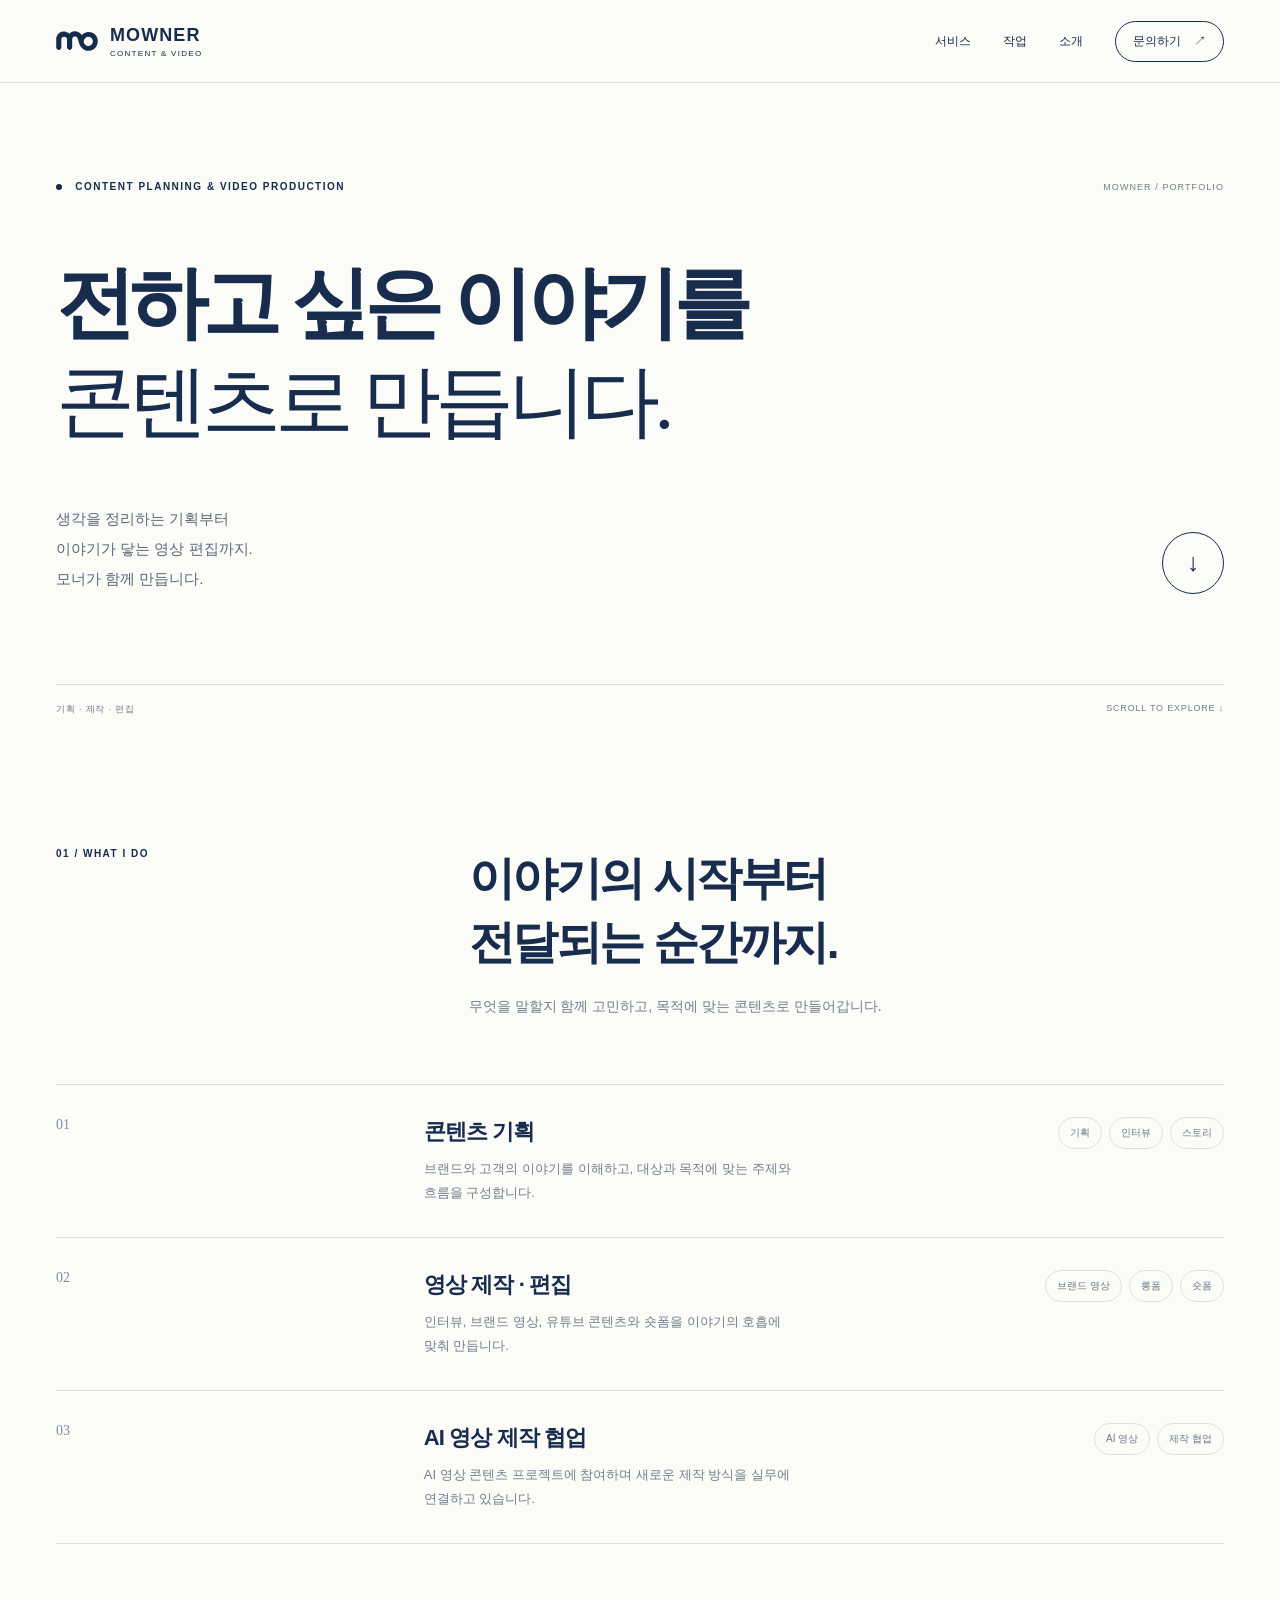
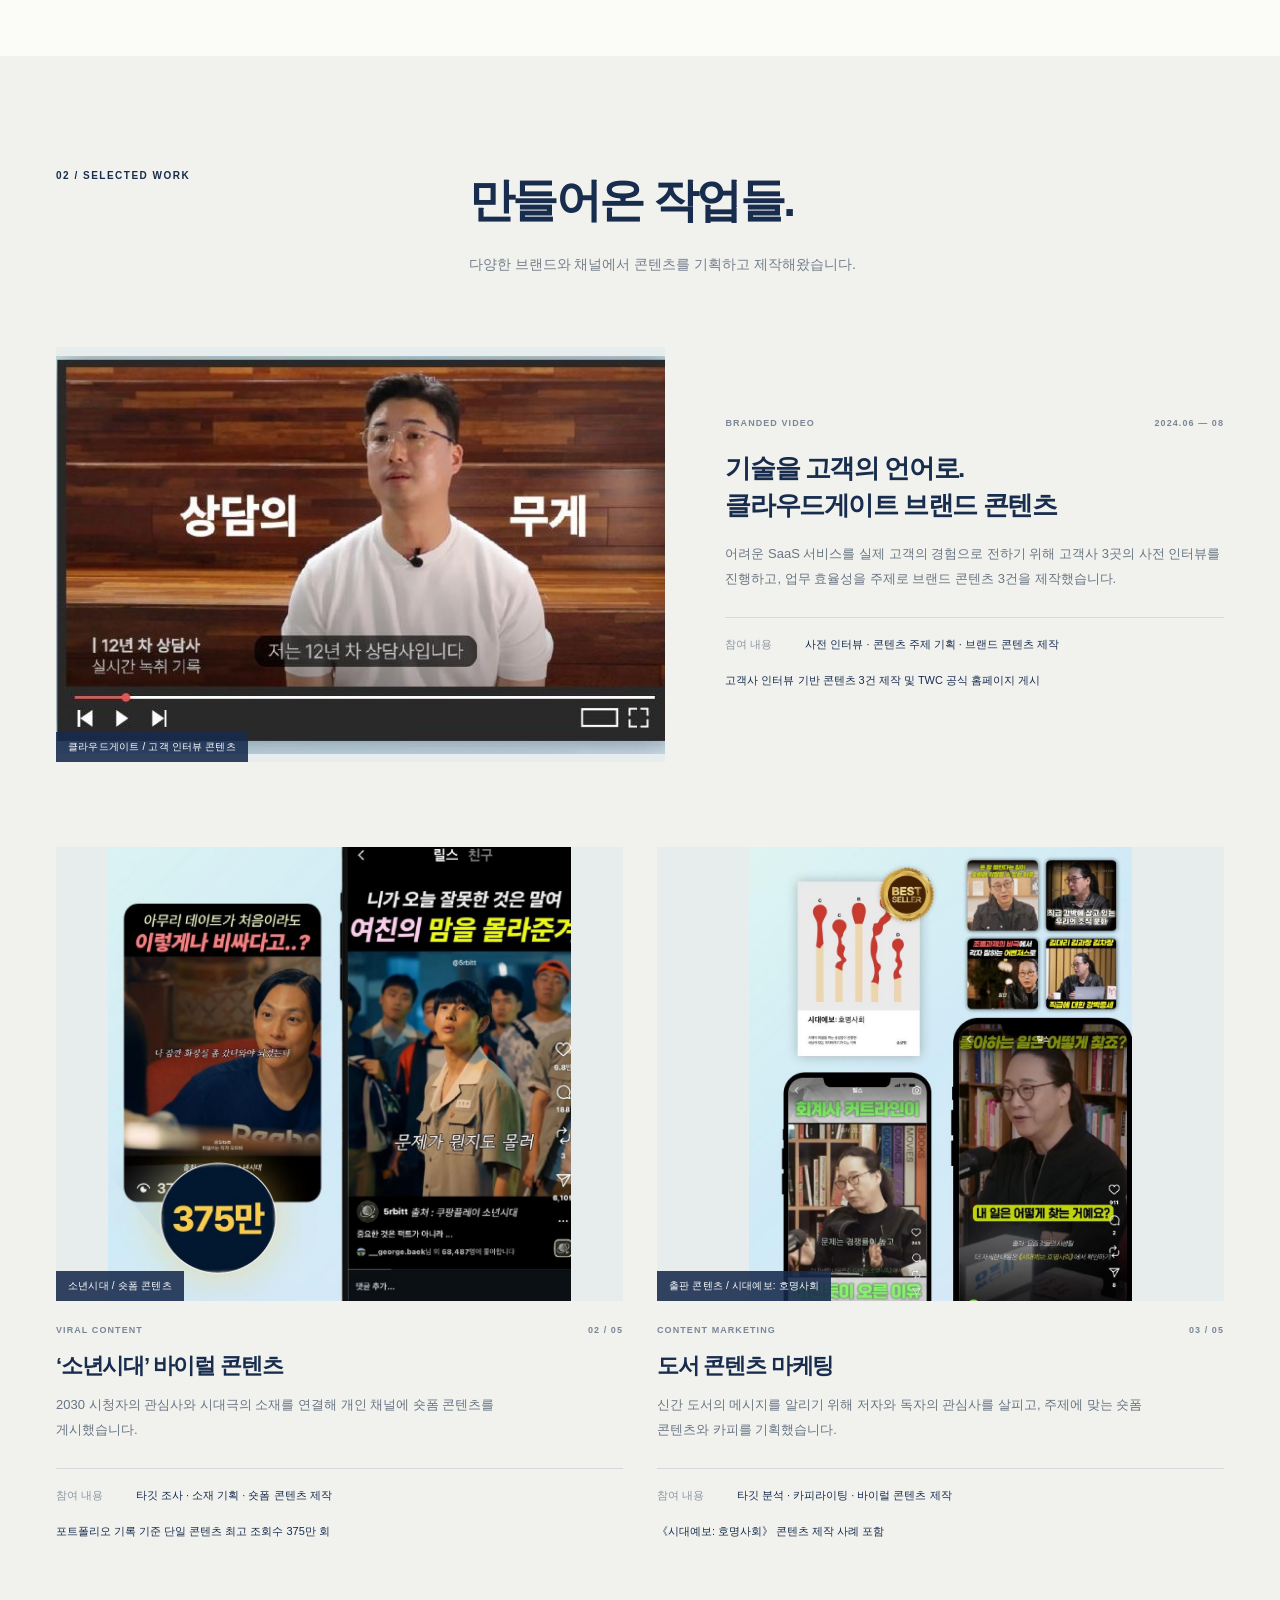
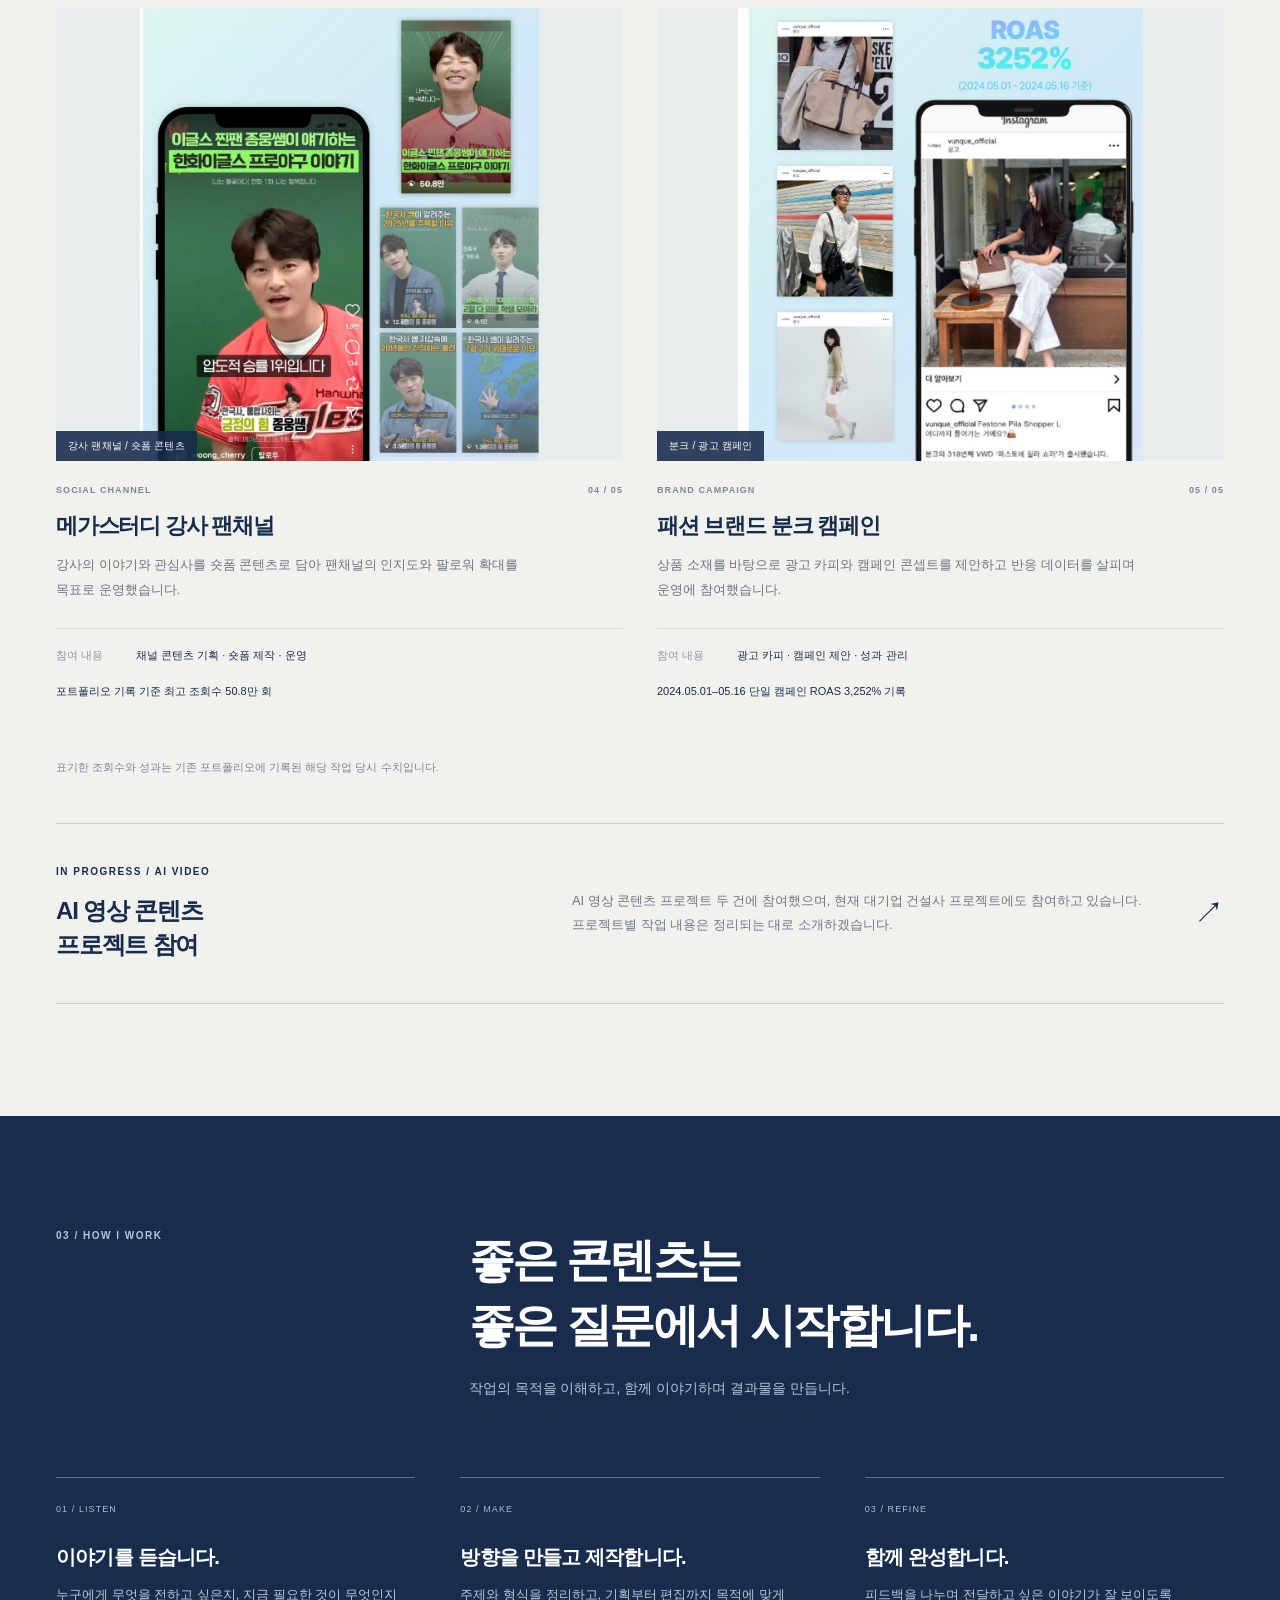
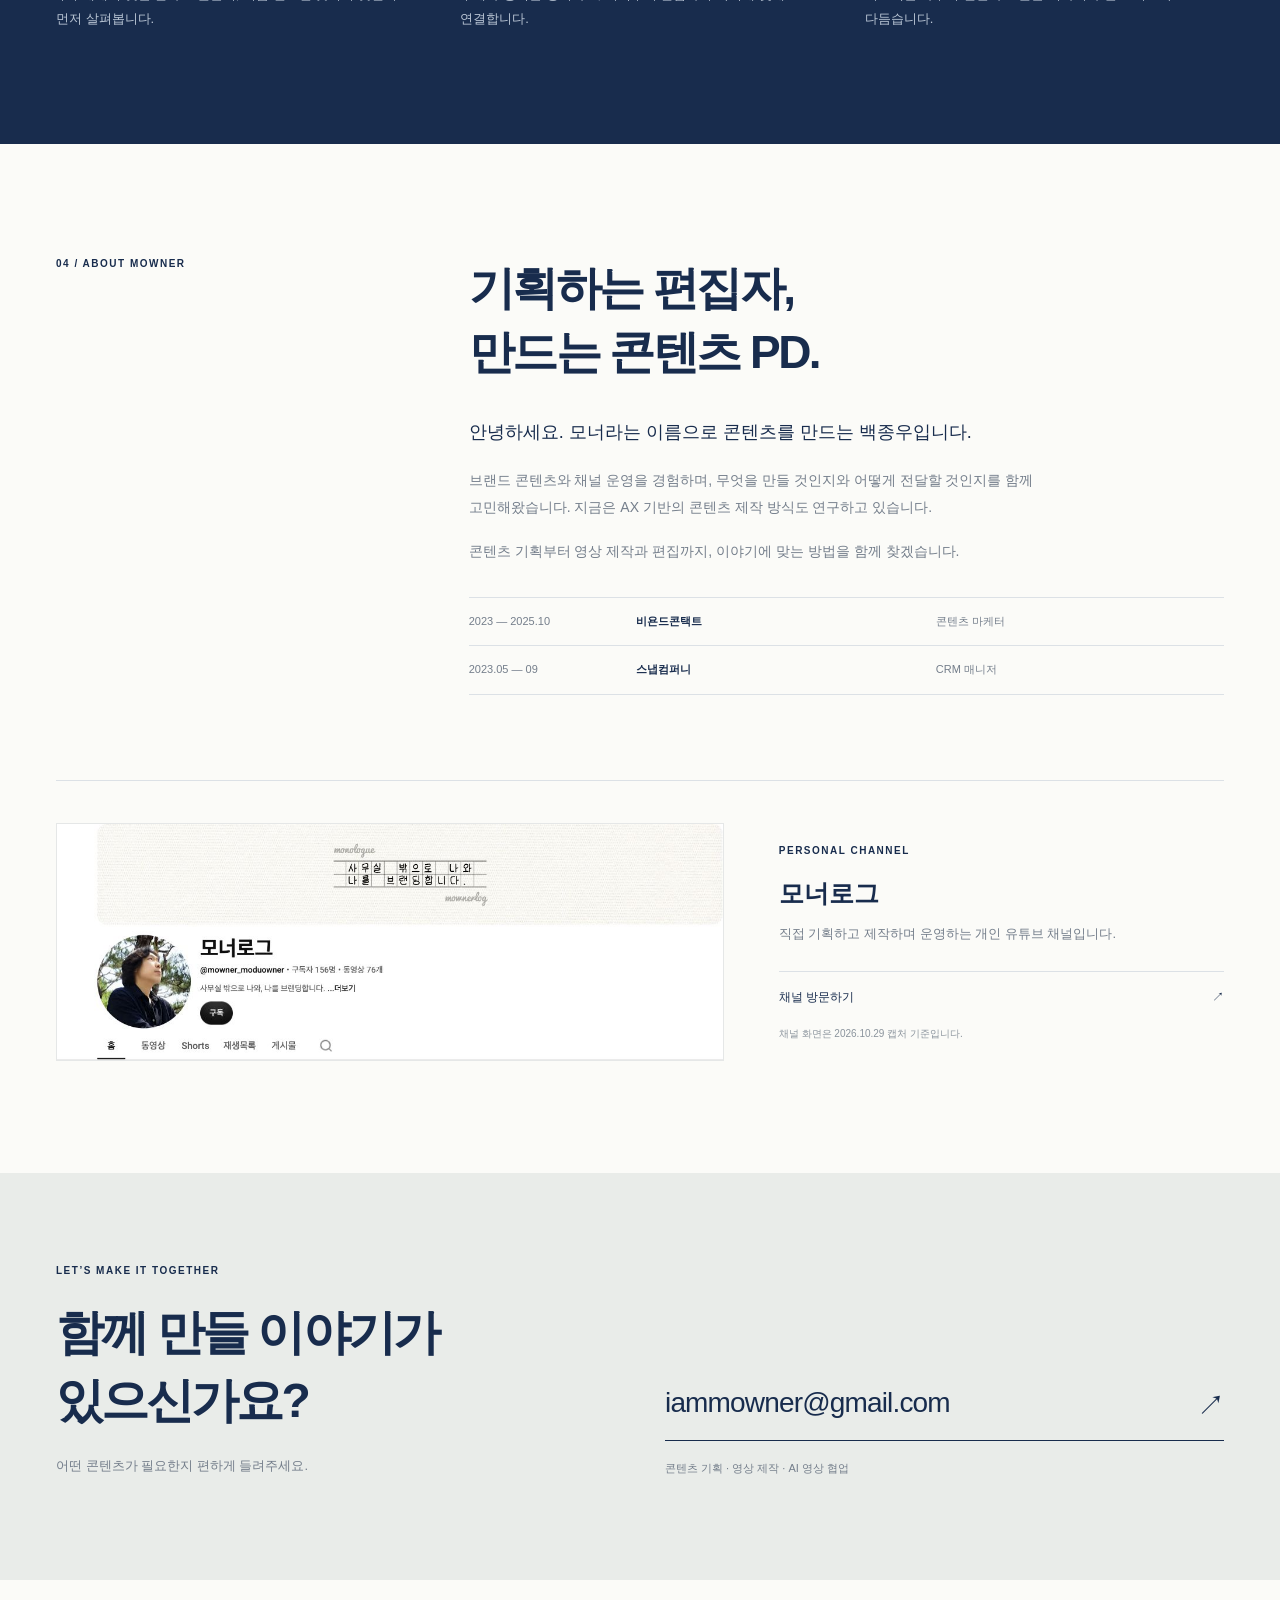
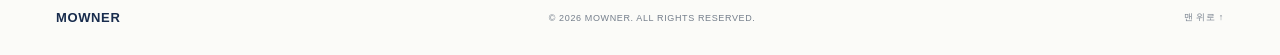
==== commit 9372662c: "Add project imagery from portfolio" ====
--- a/index.html
+++ b/index.html
@@ -11,11 +11,11 @@
 <main id="main"><section class="hero wrap" id="top"><div class="hero-top"><p class="label"><span class="dot"></span> CONTENT PLANNING & VIDEO PRODUCTION</p><span class="hero-index">MOWNER / PORTFOLIO</span></div><h1>전하고 싶은 이야기를<br><span>콘텐츠로 만듭니다.</span></h1><div class="hero-bottom"><p>생각을 정리하는 기획부터<br>이야기가 닿는 영상 편집까지.<br>모너가 함께 만듭니다.</p><a class="circle-arrow" href="#services" aria-label="서비스 살펴보기">↓</a></div><div class="hero-line"><span>기획 · 제작 · 편집</span><span>SCROLL TO EXPLORE ↓</span></div></section>
 <section class="services wrap section" id="services"><div class="section-intro"><p class="label">01 / WHAT I DO</p><div><h2>이야기의 시작부터<br>전달되는 순간까지.</h2><p>무엇을 말할지 함께 고민하고, 목적에 맞는 콘텐츠로 만들어갑니다.</p></div></div><div class="service-list"><article><div class="service-num">01</div><div><h3>콘텐츠 기획</h3><p>브랜드와 고객의 이야기를 이해하고, 대상과 목적에 맞는 주제와 흐름을 구성합니다.</p></div><div class="tags"><span>기획</span><span>인터뷰</span><span>스토리</span></div></article><article><div class="service-num">02</div><div><h3>영상 제작 · 편집</h3><p>인터뷰, 브랜드 영상, 유튜브 콘텐츠와 숏폼을 이야기의 호흡에 맞춰 만듭니다.</p></div><div class="tags"><span>브랜드 영상</span><span>롱폼</span><span>숏폼</span></div></article><article><div class="service-num">03</div><div><h3>AI 영상 제작 협업</h3><p>AI 영상 콘텐츠 프로젝트에 참여하며 새로운 제작 방식을 실무에 연결하고 있습니다.</p></div><div class="tags"><span>AI 영상</span><span>제작 협업</span></div></article></div></section>
 <section class="work section" id="work"><div class="wrap"><div class="section-intro"><p class="label">02 / SELECTED WORK</p><div><h2>만들어온 작업들.</h2><p>다양한 브랜드와 채널에서 콘텐츠를 기획하고 제작해왔습니다.</p></div></div>
-<article class="case case-feature"><div class="case-visual visual-saas"><div class="visual-top"><span>BRAND CONTENT</span><span>01 / 05</span></div><div class="visual-center"><span>INTERVIEW<br><i>to</i> STORY.</span></div><div class="visual-bottom"><span>고객의 경험을 브랜드의 이야기로</span><span>2024</span></div></div><div class="case-body"><div class="case-meta"><span>BRANDED VIDEO</span><span>2024.06 — 08</span></div><h3>기술을 고객의 언어로.<br>클라우드게이트 브랜드 콘텐츠</h3><p>어려운 SaaS 서비스를 실제 고객의 경험으로 전하기 위해 고객사 3곳의 사전 인터뷰를 진행하고, 업무 효율성을 주제로 브랜드 콘텐츠 3건을 제작했습니다.</p><div class="case-role"><span>참여 내용</span><strong>사전 인터뷰 · 콘텐츠 주제 기획 · 브랜드 콘텐츠 제작</strong></div><p class="case-result">고객사 인터뷰 기반 콘텐츠 3건 제작 및 TWC 공식 홈페이지 게시</p></div></article>
-<div class="case-grid"><article class="case-card"><div class="card-art art-viral"><span class="art-kicker">SHORT-FORM / 2023—24</span><div class="art-large">공감에서<br>시작되는 <i>이야기.</i></div><span class="art-footer">콘텐츠 기획 · 숏폼 제작</span></div><div class="card-body"><div class="case-meta"><span>VIRAL CONTENT</span><span>02 / 05</span></div><h3>‘소년시대’ 바이럴 콘텐츠</h3><p>2030 시청자의 관심사와 시대극의 소재를 연결해 개인 채널에 숏폼 콘텐츠를 게시했습니다.</p><div class="case-role"><span>참여 내용</span><strong>타깃 조사 · 소재 기획 · 숏폼 콘텐츠 제작</strong></div><p class="case-result">포트폴리오 기록 기준 단일 콘텐츠 최고 조회수 375만 회</p></div></article>
-<article class="case-card"><div class="card-art art-books"><span class="art-kicker">PUBLISHING / CONTENT</span><div class="book-lines"><span>THE</span><span>RIGHT</span><span>STORY.</span></div><span class="art-footer">책의 메시지와 독자의 관심을 연결</span></div><div class="card-body"><div class="case-meta"><span>CONTENT MARKETING</span><span>03 / 05</span></div><h3>도서 콘텐츠 마케팅</h3><p>신간 도서의 메시지를 알리기 위해 저자와 독자의 관심사를 살피고, 주제에 맞는 숏폼 콘텐츠와 카피를 기획했습니다.</p><div class="case-role"><span>참여 내용</span><strong>타깃 분석 · 카피라이팅 · 바이럴 콘텐츠 제작</strong></div><p class="case-result">《시대예보: 호명사회》 콘텐츠 제작 사례 포함</p></div></article>
-<article class="case-card"><div class="card-art art-channel"><span class="art-kicker">CHANNEL CONTENT / 2025</span><div class="channel-graphic"><span>STORY</span><span>→</span><span>SHORTS</span></div><span class="art-footer">인물의 매력을 채널의 콘텐츠로</span></div><div class="card-body"><div class="case-meta"><span>SOCIAL CHANNEL</span><span>04 / 05</span></div><h3>메가스터디 강사 팬채널</h3><p>강사의 이야기와 관심사를 숏폼 콘텐츠로 담아 팬채널의 인지도와 팔로워 확대를 목표로 운영했습니다.</p><div class="case-role"><span>참여 내용</span><strong>채널 콘텐츠 기획 · 숏폼 제작 · 운영</strong></div><p class="case-result">포트폴리오 기록 기준 최고 조회수 50.8만 회</p></div></article>
-<article class="case-card"><div class="card-art art-campaign"><span class="art-kicker">PERFORMANCE / 2024</span><div class="art-large">콘텐츠와<br><i>반응 사이.</i></div><span class="art-footer">카피와 데이터로 살펴본 캠페인</span></div><div class="card-body"><div class="case-meta"><span>BRAND CAMPAIGN</span><span>05 / 05</span></div><h3>패션 브랜드 분크 캠페인</h3><p>상품 소재를 바탕으로 광고 카피와 캠페인 콘셉트를 제안하고 반응 데이터를 살피며 운영에 참여했습니다.</p><div class="case-role"><span>참여 내용</span><strong>광고 카피 · 캠페인 제안 · 성과 관리</strong></div><p class="case-result">2024.05.01–05.16 단일 캠페인 ROAS 3,252% 기록</p></div></article></div>
+<article class="case case-feature"><figure class="project-image project-image-feature"><img src="work-cloudgate.jpg" alt="클라우드게이트 고객 인터뷰 영상의 한 장면" loading="lazy"><figcaption>클라우드게이트 / 고객 인터뷰 콘텐츠</figcaption></figure><div class="case-body"><div class="case-meta"><span>BRANDED VIDEO</span><span>2024.06 — 08</span></div><h3>기술을 고객의 언어로.<br>클라우드게이트 브랜드 콘텐츠</h3><p>어려운 SaaS 서비스를 실제 고객의 경험으로 전하기 위해 고객사 3곳의 사전 인터뷰를 진행하고, 업무 효율성을 주제로 브랜드 콘텐츠 3건을 제작했습니다.</p><div class="case-role"><span>참여 내용</span><strong>사전 인터뷰 · 콘텐츠 주제 기획 · 브랜드 콘텐츠 제작</strong></div><p class="case-result">고객사 인터뷰 기반 콘텐츠 3건 제작 및 TWC 공식 홈페이지 게시</p></div></article>
+<div class="case-grid"><article class="case-card"><figure class="project-image"><img src="work-boyhood.jpg" alt="소년시대 숏폼 콘텐츠 화면과 당시 조회수" loading="lazy"><figcaption>소년시대 / 숏폼 콘텐츠</figcaption></figure><div class="card-body"><div class="case-meta"><span>VIRAL CONTENT</span><span>02 / 05</span></div><h3>‘소년시대’ 바이럴 콘텐츠</h3><p>2030 시청자의 관심사와 시대극의 소재를 연결해 개인 채널에 숏폼 콘텐츠를 게시했습니다.</p><div class="case-role"><span>참여 내용</span><strong>타깃 조사 · 소재 기획 · 숏폼 콘텐츠 제작</strong></div><p class="case-result">포트폴리오 기록 기준 단일 콘텐츠 최고 조회수 375만 회</p></div></article>
+<article class="case-card"><figure class="project-image"><img src="work-books.jpg" alt="시대예보 호명사회 도서와 홍보 콘텐츠 화면" loading="lazy"><figcaption>출판 콘텐츠 / 시대예보: 호명사회</figcaption></figure><div class="card-body"><div class="case-meta"><span>CONTENT MARKETING</span><span>03 / 05</span></div><h3>도서 콘텐츠 마케팅</h3><p>신간 도서의 메시지를 알리기 위해 저자와 독자의 관심사를 살피고, 주제에 맞는 숏폼 콘텐츠와 카피를 기획했습니다.</p><div class="case-role"><span>참여 내용</span><strong>타깃 분석 · 카피라이팅 · 바이럴 콘텐츠 제작</strong></div><p class="case-result">《시대예보: 호명사회》 콘텐츠 제작 사례 포함</p></div></article>
+<article class="case-card"><figure class="project-image"><img src="work-channel.jpg" alt="메가스터디 강사 팬채널 숏폼 콘텐츠 화면" loading="lazy"><figcaption>강사 팬채널 / 숏폼 콘텐츠</figcaption></figure><div class="card-body"><div class="case-meta"><span>SOCIAL CHANNEL</span><span>04 / 05</span></div><h3>메가스터디 강사 팬채널</h3><p>강사의 이야기와 관심사를 숏폼 콘텐츠로 담아 팬채널의 인지도와 팔로워 확대를 목표로 운영했습니다.</p><div class="case-role"><span>참여 내용</span><strong>채널 콘텐츠 기획 · 숏폼 제작 · 운영</strong></div><p class="case-result">포트폴리오 기록 기준 최고 조회수 50.8만 회</p></div></article>
+<article class="case-card"><figure class="project-image"><img src="work-vunque.jpg" alt="분크 패션 브랜드 캠페인 광고 화면과 당시 성과" loading="lazy"><figcaption>분크 / 광고 캠페인</figcaption></figure><div class="card-body"><div class="case-meta"><span>BRAND CAMPAIGN</span><span>05 / 05</span></div><h3>패션 브랜드 분크 캠페인</h3><p>상품 소재를 바탕으로 광고 카피와 캠페인 콘셉트를 제안하고 반응 데이터를 살피며 운영에 참여했습니다.</p><div class="case-role"><span>참여 내용</span><strong>광고 카피 · 캠페인 제안 · 성과 관리</strong></div><p class="case-result">2024.05.01–05.16 단일 캠페인 ROAS 3,252% 기록</p></div></article></div>
 <p class="work-disclaimer">표기한 조회수와 성과는 기존 포트폴리오에 기록된 해당 작업 당시 수치입니다.</p>
 <div class="ai-feature"><div><p class="label">IN PROGRESS / AI VIDEO</p><h3>AI 영상 콘텐츠<br>프로젝트 참여</h3></div><p>AI 영상 콘텐츠 프로젝트 두 건에 참여했으며, 현재 대기업 건설사 프로젝트에도 참여하고 있습니다. 프로젝트별 작업 내용은 정리되는 대로 소개하겠습니다.</p><span class="ai-mark" aria-hidden="true">↗</span></div></div></section>
 <section class="approach section" id="approach"><div class="wrap"><div class="section-intro"><p class="label">03 / HOW I WORK</p><div><h2>좋은 콘텐츠는<br>좋은 질문에서 시작합니다.</h2><p>작업의 목적을 이해하고, 함께 이야기하며 결과물을 만듭니다.</p></div></div><div class="steps"><article><span>01 / LISTEN</span><h3>이야기를 듣습니다.</h3><p>누구에게 무엇을 전하고 싶은지, 지금 필요한 것이 무엇인지 먼저 살펴봅니다.</p></article><article><span>02 / MAKE</span><h3>방향을 만들고 제작합니다.</h3><p>주제와 형식을 정리하고, 기획부터 편집까지 목적에 맞게 연결합니다.</p></article><article><span>03 / REFINE</span><h3>함께 완성합니다.</h3><p>피드백을 나누며 전달하고 싶은 이야기가 잘 보이도록 다듬습니다.</p></article></div></div></section>
--- a/style.css
+++ b/style.css
@@ -1,3 +1,5 @@
 :root{--ink:#182c4d;--muted:#747e8b;--line:#dce1e6;--paper:#fbfbf8}*{box-sizing:border-box}html{scroll-behavior:smooth;scroll-padding-top:96px}body{margin:0;background:var(--paper);color:var(--ink);font-family:-apple-system,BlinkMacSystemFont,"Apple SD Gothic Neo","Malgun Gothic",sans-serif;word-break:keep-all;-webkit-font-smoothing:antialiased}a{color:inherit;text-decoration:none}a:focus-visible,button:focus-visible{outline:3px solid #638bc6;outline-offset:5px}.skip{position:absolute;top:-70px;left:12px;padding:14px;background:white;z-index:10}.skip:focus{top:8px}.wrap{width:min(100% - 112px,1200px);margin-inline:auto}.header{background:rgba(251,251,248,.94);position:sticky;top:0;z-index:5;backdrop-filter:blur(14px);border-bottom:1px solid var(--line)}.header-inner{width:min(100% - 112px,1200px);height:82px;margin:auto;display:flex;align-items:center;justify-content:space-between}.brand{display:flex;gap:12px;align-items:center;font-size:18px;letter-spacing:.06em;font-weight:800}.brand img{width:42px;height:30px;object-fit:contain}.brand small{display:block;font-size:8px;font-weight:500;letter-spacing:.16em;margin-top:3px}nav{display:flex;align-items:center;gap:32px;font-size:12px}nav a{padding:12px 0}nav a:hover,.text-link:hover{text-decoration:underline;text-underline-offset:5px}.nav-contact{border:1px solid var(--ink);border-radius:50px;padding:11px 17px}.nav-contact span{margin-left:10px}.hero{padding-top:96px}.hero-top{display:flex;align-items:center;justify-content:space-between}.label{font-size:10px;font-weight:700;letter-spacing:.15em;line-height:1.6;margin:0}.dot{display:inline-block;width:6px;height:6px;border-radius:50%;background:var(--ink);margin-right:9px;vertical-align:middle}.hero-index{font-size:9px;letter-spacing:.12em;color:var(--muted)}h1,h2,h3,p{margin-top:0}h1{font-size:clamp(43px,6.15vw,82px);line-height:1.25;letter-spacing:-.075em;font-weight:700;margin:59px 0 0}h1 span{font-family:"AppleMyungjo","Batang",Georgia,serif;font-weight:400}.hero-bottom{display:flex;justify-content:space-between;align-items:end;margin-top:52px}.hero-bottom p{font-size:15px;line-height:2;color:#5d6978;margin:0}.circle-arrow{width:62px;height:62px;border:1px solid var(--ink);border-radius:50%;display:grid;place-items:center;font-size:25px;transition:background .2s,color .2s}.circle-arrow:hover{background:var(--ink);color:white}.hero-line{border-top:1px solid var(--line);display:flex;justify-content:space-between;margin-top:90px;padding:18px 0;color:var(--muted);font-size:9px;letter-spacing:.09em}.section{padding-block:112px}.section-intro{display:grid;grid-template-columns:1fr 2fr;gap:35px}.section-intro h2{font-size:clamp(30px,3.7vw,46px);line-height:1.4;letter-spacing:-.055em;font-weight:650;margin:0 0 18px}.section-intro>div>p{font-size:14px;line-height:1.9;color:var(--muted);margin:0}.service-list{margin-top:65px;border-top:1px solid var(--line)}.service-list article{display:grid;grid-template-columns:1fr 1.3fr 1fr;gap:35px;padding:32px 0;border-bottom:1px solid var(--line);align-items:start}.service-num{font:14px Georgia,serif;color:#8290a1}.service-list h3{font-size:22px;letter-spacing:-.04em;margin-bottom:10px}.service-list p{font-size:13px;line-height:1.85;color:var(--muted);margin:0;max-width:380px}.tags{display:flex;flex-wrap:wrap;gap:7px;justify-content:flex-end}.tags span{border:1px solid var(--line);padding:8px 11px;border-radius:30px;font-size:10px;color:#6c7786}.work{background:#f1f2ee}.case-feature{display:grid;grid-template-columns:1.1fr .9fr;gap:60px;margin-top:70px;align-items:center}.case-visual{min-height:415px;background:var(--ink);color:white;padding:28px;display:flex;flex-direction:column;justify-content:space-between}.visual-top,.visual-bottom{display:flex;justify-content:space-between;font-size:9px;letter-spacing:.1em;color:#c0cbda}.visual-center{font-size:clamp(40px,4.5vw,63px);font-weight:650;letter-spacing:-.045em;line-height:1.1}.visual-center i,.art-large i{font:italic 400 1em Georgia,serif}.visual-center i{font-size:.62em;margin-right:7px}.case-meta{display:flex;justify-content:space-between;gap:15px;font-size:9px;letter-spacing:.12em;color:#7a8796;font-weight:700}.case-body h3,.card-body h3{font-size:26px;line-height:1.4;letter-spacing:-.055em;margin:22px 0 18px}.case-body>p,.card-body>p{font-size:13px;color:#697583;line-height:1.95}.case-role{display:grid;grid-template-columns:70px 1fr;gap:10px;border-top:1px solid #d4d9dc;margin-top:25px;padding-top:17px;font-size:11px;line-height:1.7}.case-role span{color:#8b96a0}.case-role strong{font-weight:500}.case-body .case-result,.card-body .case-result{font-size:11px;color:var(--ink);margin:17px 0 0}.case-grid{display:grid;grid-template-columns:repeat(2,1fr);gap:65px 34px;margin-top:85px}.card-art{min-height:260px;padding:25px;display:flex;flex-direction:column;justify-content:space-between}.art-kicker,.art-footer{font-size:9px;letter-spacing:.12em}.art-viral{background:#d8dfe7}.art-books{background:#d8ddd5}.art-channel{background:#e7e1d8}.art-campaign{background:#d9dedf}.art-large{font-size:clamp(30px,3.8vw,49px);letter-spacing:-.065em;line-height:1.3;font-weight:600}.book-lines{font-size:40px;font-weight:650;letter-spacing:-.05em;line-height:1.05}.book-lines span{display:block}.book-lines span:nth-child(2){margin-left:36px;font-family:Georgia,serif;font-weight:400;font-style:italic}.channel-graphic{display:flex;align-items:center;gap:18px;font:30px Georgia,serif}.channel-graphic span:nth-child(2){font-size:22px}.card-body{padding-top:24px}.card-body h3{font-size:22px;margin:16px 0 10px}.card-body>p{max-width:500px}.work-disclaimer{color:#7b8591;font-size:11px;line-height:1.8;margin:55px 0 0}.ai-feature{border-top:1px solid #cbd2d5;border-bottom:1px solid #cbd2d5;display:grid;grid-template-columns:1fr 1.2fr 40px;gap:35px;align-items:center;padding:40px 0;margin-top:45px}.ai-feature h3{font-size:24px;letter-spacing:-.05em;line-height:1.45;margin:14px 0 0}.ai-feature>p{font-size:13px;line-height:1.9;color:#6d7887;margin:0}.ai-mark{font-size:30px;text-align:right}.approach{background:var(--ink);color:white}.approach .label{color:#b6c5d8}.approach .section-intro>div>p{color:#b6c5d8}.steps{display:grid;grid-template-columns:repeat(3,1fr);gap:45px;margin-top:75px}.steps article{border-top:1px solid #ffffff55;padding-top:20px}.steps span{font-size:9px;letter-spacing:.12em;color:#aebdd1}.steps h3{font-size:20px;letter-spacing:-.04em;margin:28px 0 12px}.steps p{font-size:13px;line-height:1.9;color:#bbc7d6;margin:0}.about .section-intro>div>p{margin:0 0 18px;max-width:620px}.about .section-intro>div>.about-lead{color:var(--ink);font-size:18px;margin-top:30px}.channel{display:grid;grid-template-columns:1.2fr .8fr;gap:55px;align-items:center;margin-top:85px;border-top:1px solid var(--line);padding-top:42px}.channel img{width:100%;display:block;border:1px solid #e5e7e7}.channel h3{font-size:25px;margin:18px 0 12px}.channel p:not(.label){color:var(--muted);font-size:13px;line-height:1.8}.text-link{display:block;border-top:1px solid var(--line);padding:17px 0;font-size:12px;margin-top:25px}.text-link span{float:right}.channel small{font-size:10px;color:#8b949d}.contact{background:#e9ece9;padding:90px 0}.contact-inner{display:grid;grid-template-columns:1fr 1fr;gap:50px;align-items:end}.contact h2{font-size:clamp(32px,4vw,48px);letter-spacing:-.06em;line-height:1.4;margin:20px 0}.contact p:not(.label){font-size:13px;color:var(--muted);line-height:1.8}.contact-action>a{font-size:clamp(20px,2.4vw,28px);display:flex;justify-content:space-between;gap:18px;letter-spacing:-.03em;border-bottom:1px solid var(--ink);padding-bottom:15px}.contact-action p{font-size:11px!important;margin-top:18px}.footer{display:flex;justify-content:space-between;gap:15px;align-items:center;padding-block:30px;font-size:9px;letter-spacing:.07em;color:var(--muted)}.footer a:first-child{font-size:13px;font-weight:800;color:var(--ink)}@media(max-width:800px){.wrap,.header-inner{width:calc(100% - 56px)}.section{padding-block:80px}.section-intro{grid-template-columns:1fr;gap:22px}.service-list article{grid-template-columns:50px 1fr;gap:15px}.tags{grid-column:2;justify-content:flex-start}.case-feature{grid-template-columns:1fr;gap:28px}.case-visual{min-height:340px}.case-grid{gap:50px 24px}.steps{gap:25px}.channel{gap:30px}.ai-feature{grid-template-columns:1fr 1fr}.ai-mark{display:none}}@media(max-width:560px){html{scroll-padding-top:80px}.wrap,.header-inner{width:calc(100% - 40px)}.header-inner{height:68px}.brand{font-size:15px;gap:8px}.brand img{width:33px}.brand small{font-size:7px}nav{gap:16px;font-size:11px}nav a:nth-child(3){display:none}.nav-contact{padding:9px 11px}.nav-contact span{margin-left:3px}.hero{padding-top:62px}.hero-index{display:none}h1{font-size:clamp(36px,9vw,49px);line-height:1.4;margin-top:45px}.hero-bottom{margin-top:35px}.hero-bottom p{font-size:13px}.circle-arrow{width:48px;height:48px;font-size:20px}.hero-line{margin-top:65px;font-size:8px}.section{padding-block:68px}.section-intro h2{font-size:30px}.section-intro>div>p{font-size:13px}.service-list{margin-top:38px}.service-list article{grid-template-columns:28px 1fr;padding:24px 0}.service-list h3{font-size:20px}.tags span{font-size:9px}.case-feature{margin-top:42px}.case-visual{min-height:290px;padding:22px}.visual-center{font-size:46px}.case-body h3{font-size:24px}.case-grid{grid-template-columns:1fr;margin-top:52px;gap:45px}.card-art{min-height:240px}.art-large{font-size:38px}.card-body h3{font-size:21px}.ai-feature{grid-template-columns:1fr;gap:18px;padding:30px 0}.steps{grid-template-columns:1fr;gap:30px;margin-top:48px}.steps h3{margin:16px 0 8px}.channel{grid-template-columns:1fr;gap:25px;margin-top:55px;padding-top:30px}.about .section-intro>div>.about-lead{font-size:16px}.contact{padding:65px 0}.contact-inner{grid-template-columns:1fr;gap:25px}.footer span{display:none}}@media(prefers-reduced-motion:reduce){html{scroll-behavior:auto}*{transition:none!important}}
 
 .career-list{border-top:1px solid var(--line);margin-top:32px}.career-list div{display:grid;grid-template-columns:155px 1fr 1fr;gap:12px;padding:15px 0;border-bottom:1px solid var(--line);font-size:11px;line-height:1.6}.career-list div span{color:var(--muted)}.career-list strong{font-weight:600}@media(max-width:560px){.career-list div{grid-template-columns:110px 1fr;gap:5px 10px}.career-list div span:last-child{grid-column:2}}
+
+.project-image{margin:0;background:#e7ecec;overflow:hidden;position:relative}.project-image img{width:100%;height:100%;display:block;object-fit:contain;object-position:center}.project-image:not(.project-image-feature){aspect-ratio:1.25}.project-image-feature{height:415px}.project-image figcaption{position:absolute;bottom:0;left:0;background:rgba(23,43,77,.88);color:white;padding:8px 12px;font-size:10px;letter-spacing:.02em}.project-image img{transition:transform .35s}.project-image:hover img{transform:scale(1.015)}@media(max-width:800px){.project-image-feature{height:auto;aspect-ratio:1.43}}@media(prefers-reduced-motion:reduce){.project-image img{transition:none}}
